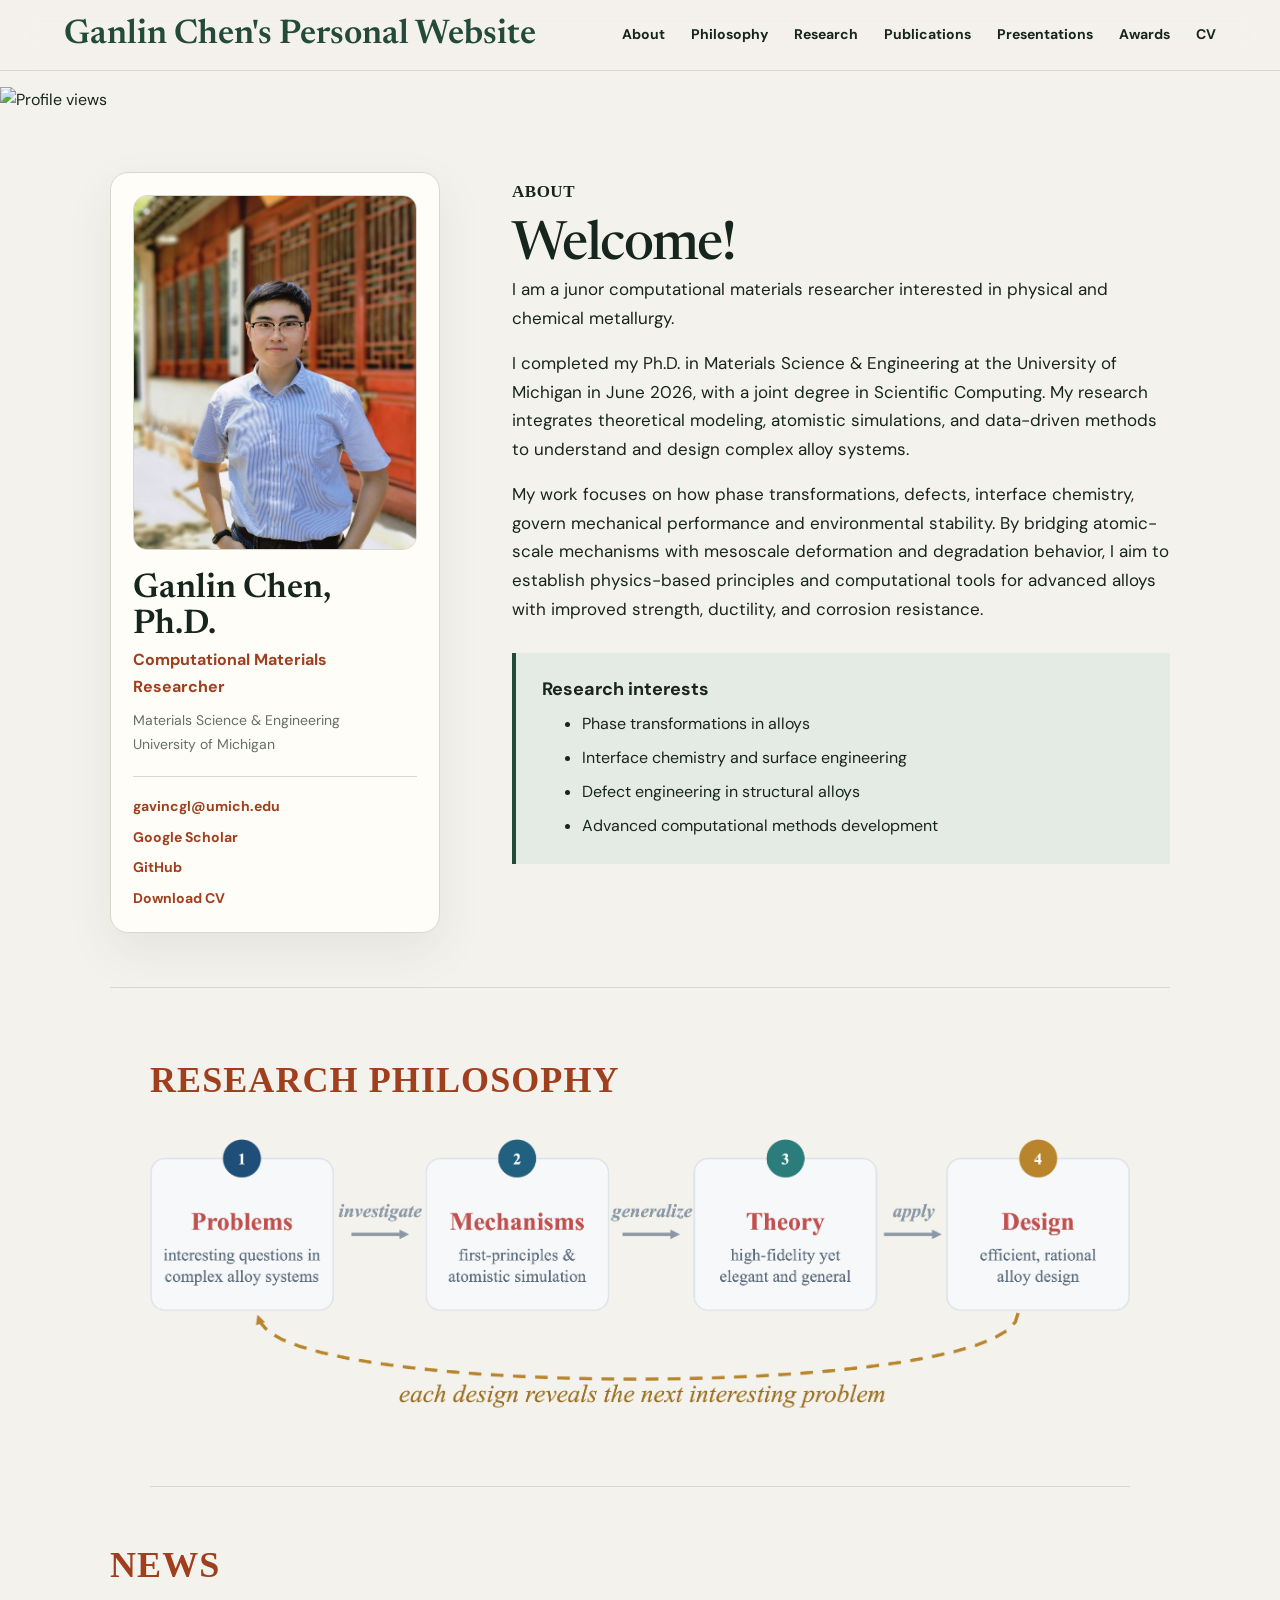
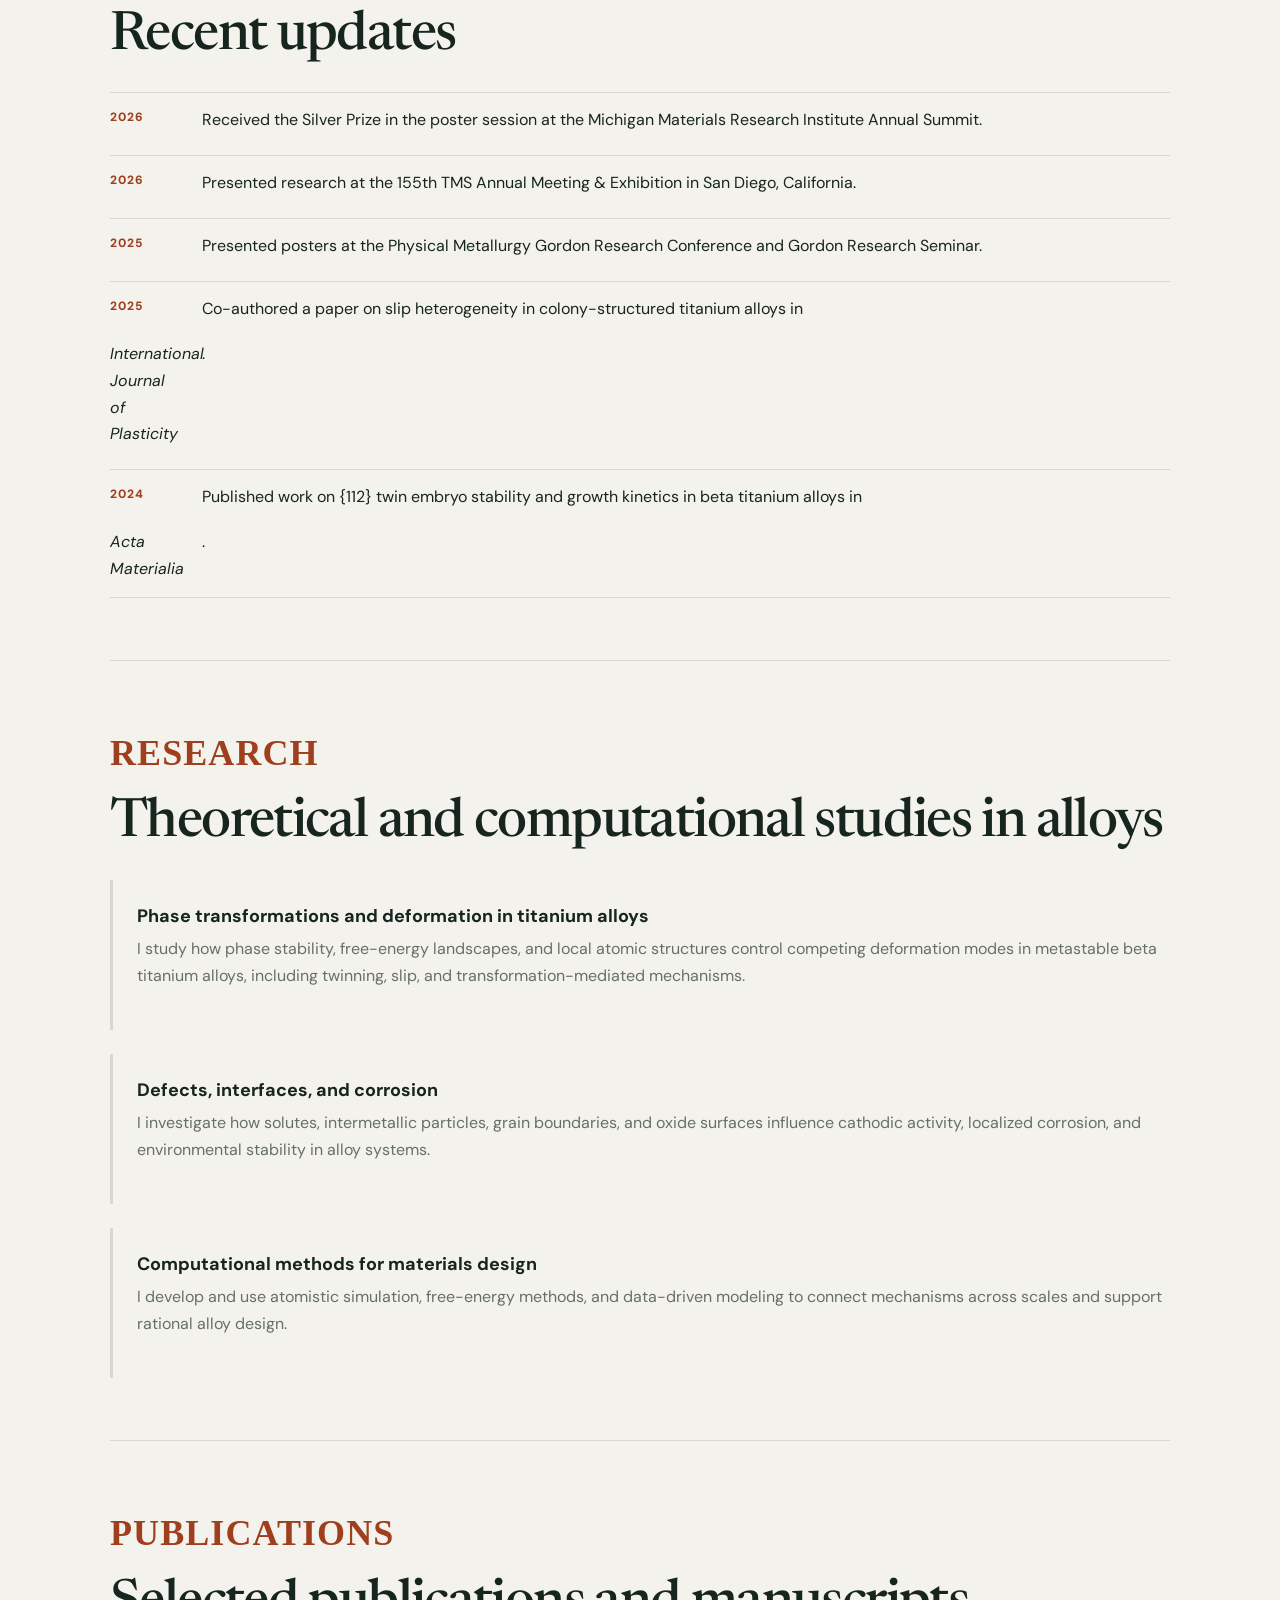
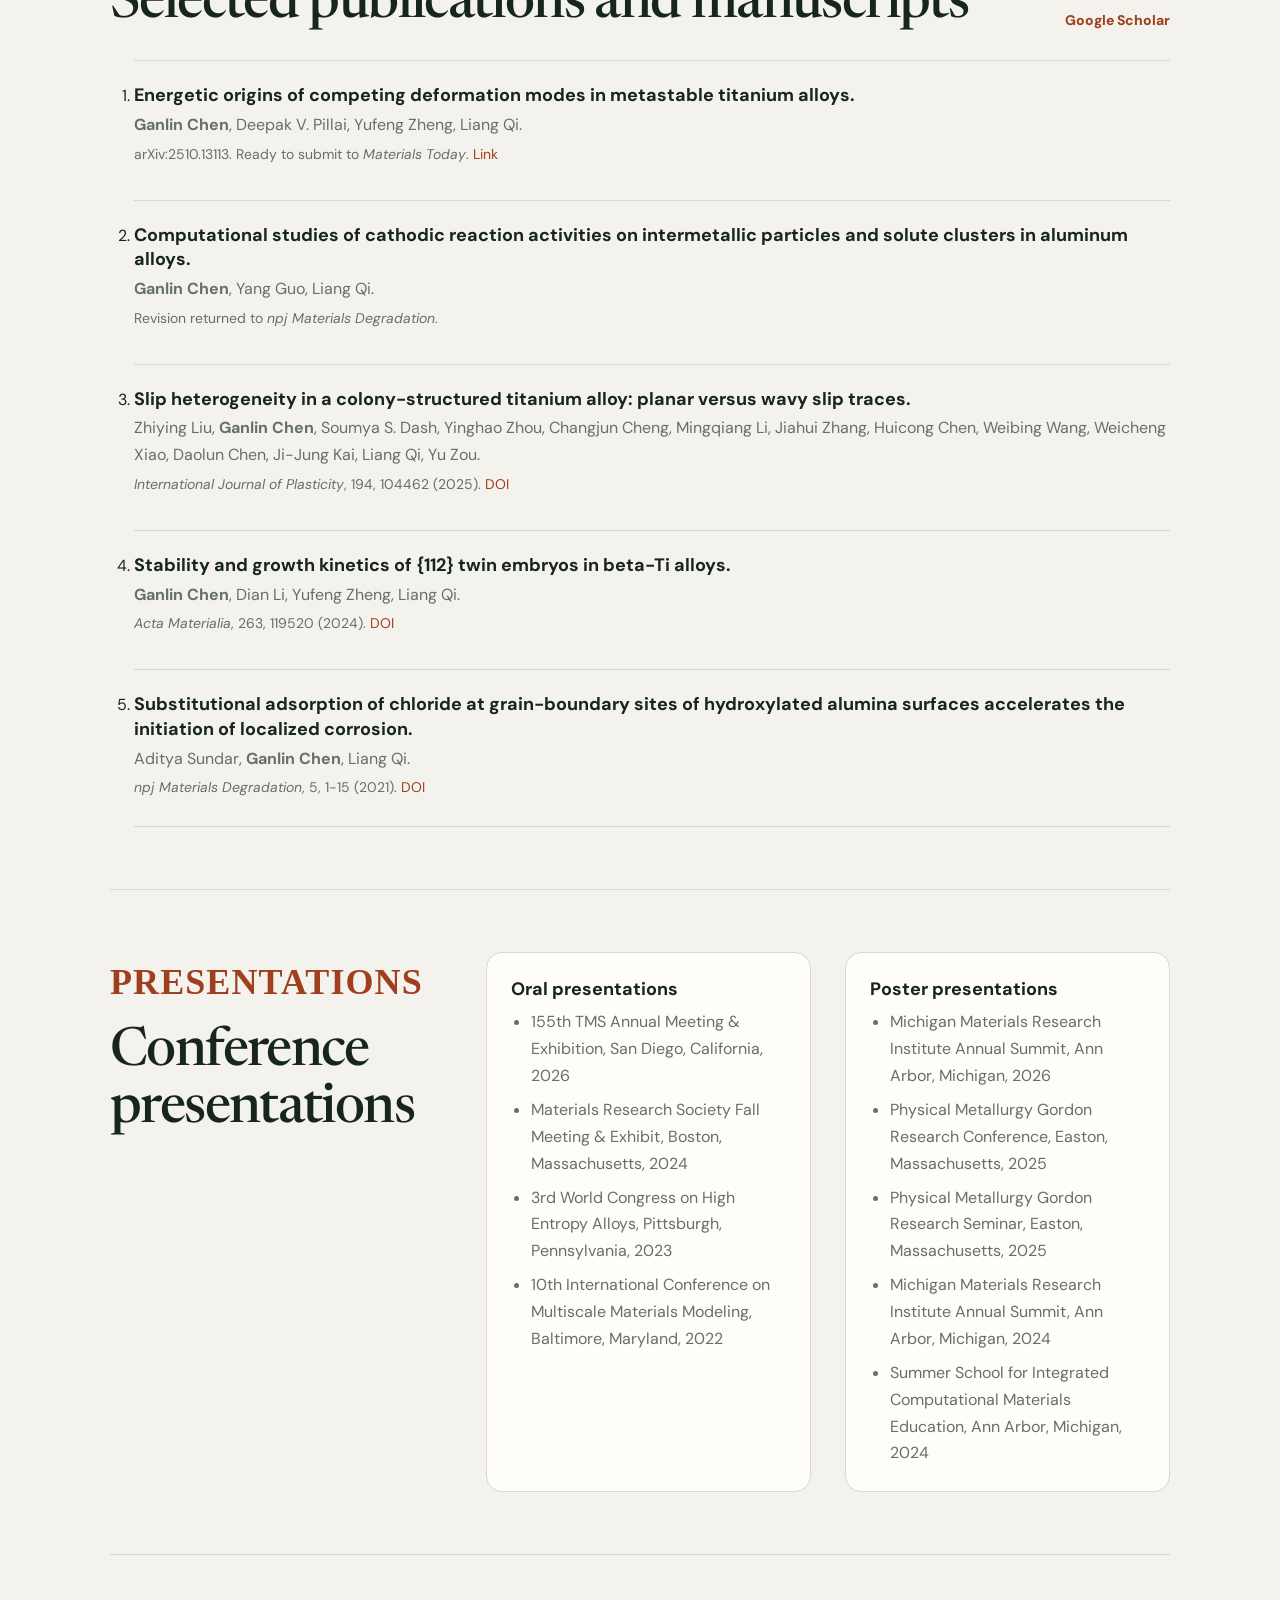
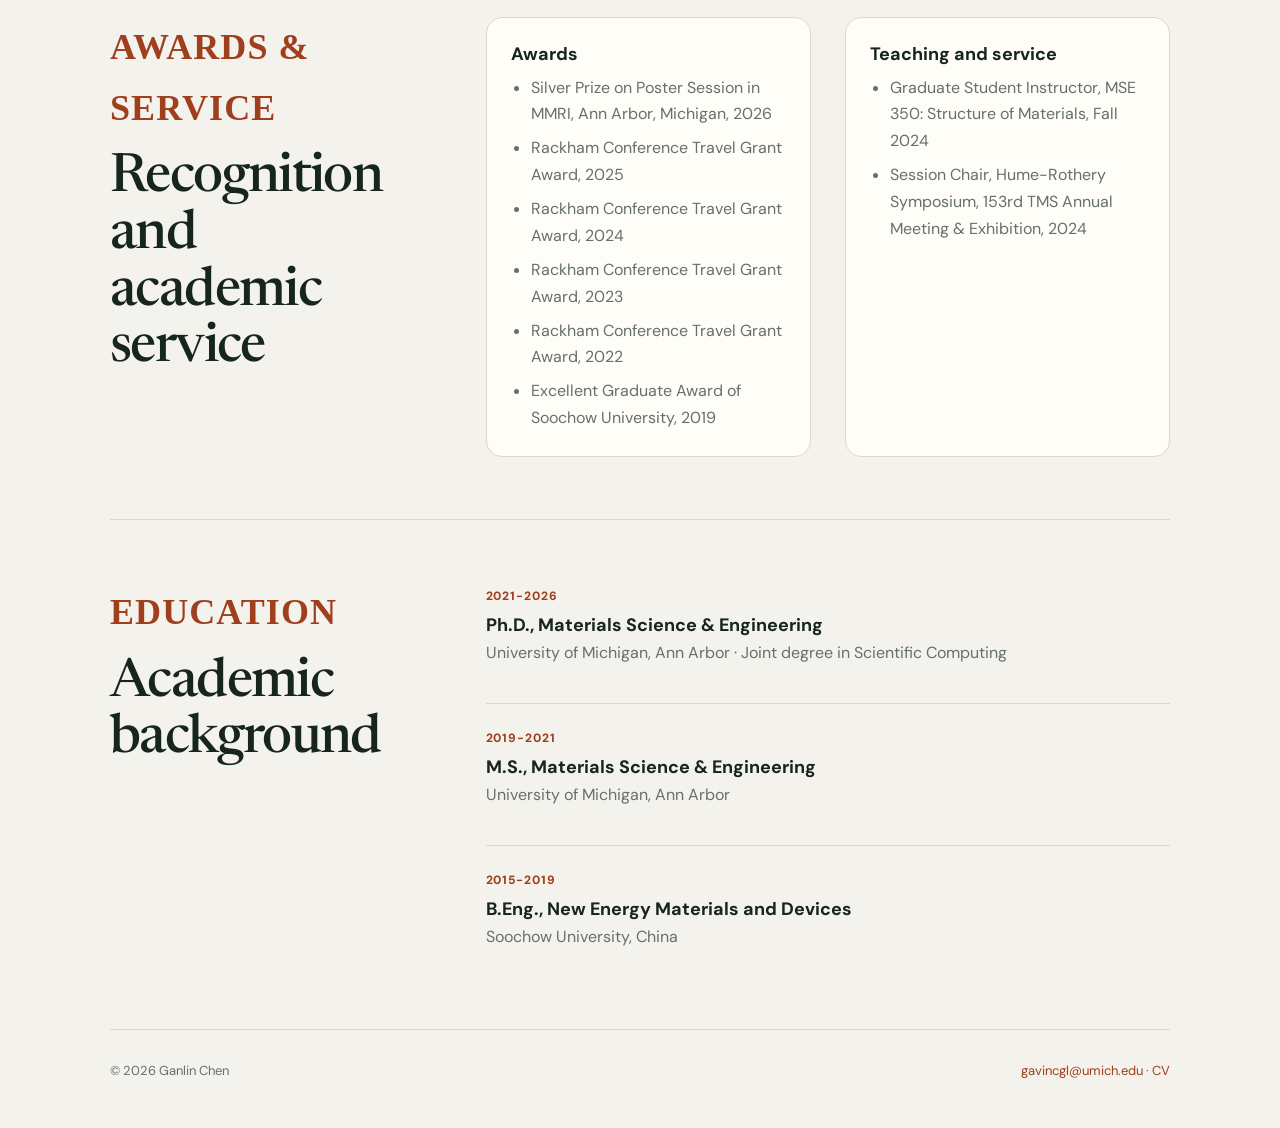
==== index.html @ bbcb2a64 "Update site title to include 'Personal Website'" ====
<!doctype html>
<html lang="en">
  <head>
    <meta charset="utf-8" />
    <meta name="viewport" content="width=device-width, initial-scale=1" />
    <meta
      name="description"
      content="Ganlin Chen, Ph.D. is a junior computational materials researcher studying physical and chemical metallurgy"
    />
    <title>Ganlin Chen | Computational Materials Science</title>
    <link rel="preconnect" href="https://fonts.googleapis.com" />
    <link rel="preconnect" href="https://fonts.gstatic.com" crossorigin />
    <link
      href="https://fonts.googleapis.com/css2?family=DM+Sans:wght@400;500;600;700&family=Newsreader:opsz,wght@6..72,500;6..72,600&display=swap"
      rel="stylesheet"
    />
    <link rel="stylesheet" href="styles.css" />
  </head>
  <body>
    <header class="site-header">
      <a class="site-title" href="#top">Ganlin Chen's Personal Website</a>
      <nav aria-label="Primary navigation">
        <a href="#about">About</a>
        <a href="#philosophy">Philosophy</a>
        <a href="#research">Research</a>
        <a href="#publications">Publications</a>
        <a href="#presentations">Presentations</a>
        <a href="#awards">Awards</a>
        <a href="CV_Ganlin_2026.pdf">CV</a>
      </nav>
    </header>
   <div class="profile-views">
     <img
       src="https://komarev.com/ghpvc/?username=GAVIN-GANLIN&label=Profile%20views&color=244a3b&style=flat"
       alt="Profile views"
     />
   </div>
    <main id="top" class="page-shell">
      <section id="about" class="intro-grid">
        <aside class="profile-card" aria-label="Profile and contact information">
          <img
            class="profile-photo"
            src="Photo_Graduation.jpeg"
            alt="Ganlin Chen"
          />
          <h1>Ganlin Chen, Ph.D.</h1>
          <p class="profile-subtitle">Computational Materials Researcher</p>
          <p class="profile-affiliation">
            Materials Science &amp; Engineering<br />
            University of Michigan
          </p>

          <div class="profile-links" aria-label="Contact links">
            <a href="mailto:gavincgl@umich.edu">gavincgl@umich.edu</a>
            <a href="https://scholar.google.com/citations?user=UNWAQRAAAAAJ">Google Scholar</a>
            <a href="https://github.com/GAVIN-GANLIN">GitHub</a>
            <a href="CV_Ganlin_2026.pdf">Download CV</a>
          </div>
        </aside>

        <section class="about-copy">
          <p class="eyebrow">About</p>
          <h2>Welcome!</h2>
          <p>
            I am a junor computational materials researcher interested in physical and chemical metallurgy.
          </p>
          <p>
            I completed my Ph.D. in Materials Science &amp; Engineering at the
            University of Michigan in June 2026, with a joint degree in
            Scientific Computing. My research integrates theoretical modeling,
            atomistic simulations, and data-driven methods to understand and
            design complex alloy systems.
          </p>
          <p>
            My work focuses on how phase transformations, defects, interface chemistry,
            govern mechanical performance and environmental stability. By bridging atomic-scale mechanisms with
            mesoscale deformation and degradation behavior, I aim to establish
            physics-based principles and computational tools for advanced
            alloys with improved strength, ductility, and corrosion resistance.
          </p>
          <div class="research-interests">
            <h3>Research interests</h3>
            <ul>
              <li>Phase transformations in alloys</li>
              <li>Interface chemistry and surface engineering</li>
              <li>Defect engineering in structural alloys</li>
              <li>Advanced computational methods development</li>
            </ul>
          </div>
        </section>
      </section>
      <section id="philosophy" class="section philosophy">
        <div class="section-heading">
          <p class="eyebrow">Research philosophy</p>
       
        </div>
        <figure class="philosophy-figure">
          <img
            src="Research_Approach_Flowchart.png"
            alt="Research philosophy flowchart: problems are investigated to reveal mechanisms, mechanisms are generalized into theory, and theory is applied to design. Each design reveals the next interesting problem."
          />
        </figure>
      </section>
      <section class="section news">
        <div class="section-heading">
          <p class="eyebrow">News</p>
          <h2>Recent updates</h2>
        </div>
        <ul class="news-list">
          <li>
            <span>2026</span>
            Received the Silver Prize in the poster session at the Michigan
            Materials Research Institute Annual Summit.
          </li>
          <li>
            <span>2026</span>
            Presented research at the 155th TMS Annual Meeting &amp; Exhibition
            in San Diego, California.
          </li>
          <li>
            <span>2025</span>
            Presented posters at the Physical Metallurgy Gordon Research
            Conference and Gordon Research Seminar.
          </li>
          <li>
            <span>2025</span>
            Co-authored a paper on slip heterogeneity in colony-structured
            titanium alloys in <em>International Journal of Plasticity</em>.
          </li>
          <li>
            <span>2024</span>
            Published work on {112} twin embryo stability and growth kinetics
            in beta titanium alloys in <em>Acta Materialia</em>.
          </li>
        </ul>
      </section>

      <section id="research" class="section">
        <div class="section-heading">
          <p class="eyebrow">Research</p>
          <h2>Theoretical and computational studies in alloys</h2>
        </div>
        <div class="content-list">
          <article>
            <h3>Phase transformations and deformation in titanium alloys</h3>
            <p>
              I study how phase stability, free-energy landscapes, and local
              atomic structures control competing deformation modes in
              metastable beta titanium alloys, including twinning, slip, and
              transformation-mediated mechanisms.
            </p>
          </article>
          <article>
            <h3>Defects, interfaces, and corrosion</h3>
            <p>
              I investigate how solutes, intermetallic particles, grain
              boundaries, and oxide surfaces influence cathodic activity,
              localized corrosion, and environmental stability in alloy
              systems.
            </p>
          </article>
          <article>
            <h3>Computational methods for materials design</h3>
            <p>
              I develop and use atomistic simulation, free-energy methods, and
              data-driven modeling to connect mechanisms across scales and
              support rational alloy design.
            </p>
          </article>
        </div>
      </section>

      <section id="publications" class="section">
        <div class="section-heading with-link">
          <div>
            <p class="eyebrow">Publications</p>
            <h2>Selected publications and manuscripts</h2>
          </div>
          <a class="section-link" href="https://scholar.google.com/citations?user=UNWAQRAAAAAJ">
            Google Scholar
          </a>
        </div>

        <ol class="publication-list">
          <li>
            <p class="pub-title">
              Energetic origins of competing deformation modes in metastable
              titanium alloys.
            </p>
            <p>
              <strong>Ganlin Chen</strong>, Deepak V. Pillai, Yufeng Zheng,
              Liang Qi.
            </p>
            <p class="venue">
              arXiv:2510.13113. Ready to submit to <em>Materials Today</em>.
              <a href="https://arxiv.org/abs/2510.13113">Link</a>
            </p>
          </li>
          <li>
            <p class="pub-title">
              Computational studies of cathodic reaction activities on
              intermetallic particles and solute clusters in aluminum alloys.
            </p>
            <p><strong>Ganlin Chen</strong>, Yang Guo, Liang Qi.</p>
            <p class="venue">
              Revision returned to <em>npj Materials Degradation</em>.
            </p>
          </li>
          <li>
            <p class="pub-title">
              Slip heterogeneity in a colony-structured titanium alloy:
              planar versus wavy slip traces.
            </p>
            <p>
              Zhiying Liu, <strong>Ganlin Chen</strong>, Soumya S. Dash,
              Yinghao Zhou, Changjun Cheng, Mingqiang Li, Jiahui Zhang,
              Huicong Chen, Weibing Wang, Weicheng Xiao, Daolun Chen,
              Ji-Jung Kai, Liang Qi, Yu Zou.
            </p>
            <p class="venue">
              <em>International Journal of Plasticity</em>, 194, 104462
              (2025). <a href="https://doi.org/10.1016/j.ijplas.2025.104462">DOI</a>
            </p>
          </li>
          <li>
            <p class="pub-title">
              Stability and growth kinetics of {112} twin embryos in beta-Ti
              alloys.
            </p>
            <p><strong>Ganlin Chen</strong>, Dian Li, Yufeng Zheng, Liang Qi.</p>
            <p class="venue">
              <em>Acta Materialia</em>, 263, 119520 (2024).
              <a href="https://doi.org/10.1016/j.actamat.2023.119520">DOI</a>
            </p>
          </li>
          <li>
            <p class="pub-title">
              Substitutional adsorption of chloride at grain-boundary sites of
              hydroxylated alumina surfaces accelerates the initiation of
              localized corrosion.
            </p>
            <p>Aditya Sundar, <strong>Ganlin Chen</strong>, Liang Qi.</p>
            <p class="venue">
              <em>npj Materials Degradation</em>, 5, 1-15 (2021).
              <a href="https://doi.org/10.1038/s41529-021-00161-w">DOI</a>
            </p>
          </li>
        </ol>
      </section>

      <section id="presentations" class="section two-column-section">
        <div class="section-heading">
          <p class="eyebrow">Presentations</p>
          <h2>Conference presentations</h2>
        </div>
        <div class="columns">
          <article>
            <h3>Oral presentations</h3>
            <ul>
              <li>155th TMS Annual Meeting &amp; Exhibition, San Diego, California, 2026</li>
              <li>Materials Research Society Fall Meeting &amp; Exhibit, Boston, Massachusetts, 2024</li>
              <li>3rd World Congress on High Entropy Alloys, Pittsburgh, Pennsylvania, 2023</li>
              <li>10th International Conference on Multiscale Materials Modeling, Baltimore, Maryland, 2022</li>
            </ul>
          </article>
          <article>
            <h3>Poster presentations</h3>
            <ul>
              <li>Michigan Materials Research Institute Annual Summit, Ann Arbor, Michigan, 2026</li>
              <li>Physical Metallurgy Gordon Research Conference, Easton, Massachusetts, 2025</li>
              <li>Physical Metallurgy Gordon Research Seminar, Easton, Massachusetts, 2025</li>
              <li>Michigan Materials Research Institute Annual Summit, Ann Arbor, Michigan, 2024</li>
              <li>Summer School for Integrated Computational Materials Education, Ann Arbor, Michigan, 2024</li>
            </ul>
          </article>
        </div>
      </section>

      <section id="awards" class="section two-column-section">
        <div class="section-heading">
          <p class="eyebrow">Awards &amp; service</p>
          <h2>Recognition and academic service</h2>
        </div>
        <div class="columns">
          <article>
            <h3>Awards</h3>
            <ul>
              <li>Silver Prize on Poster Session in MMRI, Ann Arbor, Michigan, 2026</li>
              <li>Rackham Conference Travel Grant Award, 2025</li>
              <li>Rackham Conference Travel Grant Award, 2024</li>
              <li>Rackham Conference Travel Grant Award, 2023</li>
              <li>Rackham Conference Travel Grant Award, 2022</li>
              <li>Excellent Graduate Award of Soochow University, 2019</li>
            </ul>
          </article>
          <article>
            <h3>Teaching and service</h3>
            <ul>
              <li>Graduate Student Instructor, MSE 350: Structure of Materials, Fall 2024</li>
              <li>Session Chair, Hume-Rothery Symposium, 153rd TMS Annual Meeting &amp; Exhibition, 2024</li>
            </ul>
          </article>
        </div>
      </section>

      <section id="education" class="section two-column-section">
        <div class="section-heading">
          <p class="eyebrow">Education</p>
          <h2>Academic background</h2>
        </div>
        <div class="education-list">
          <article>
            <span>2021-2026</span>
            <h3>Ph.D., Materials Science &amp; Engineering</h3>
            <p>University of Michigan, Ann Arbor · Joint degree in Scientific Computing</p>
          </article>
          <article>
            <span>2019-2021</span>
            <h3>M.S., Materials Science &amp; Engineering</h3>
            <p>University of Michigan, Ann Arbor</p>
          </article>
          <article>
            <span>2015-2019</span>
            <h3>B.Eng., New Energy Materials and Devices</h3>
            <p>Soochow University, China</p>
          </article>
        </div>
      </section>
    </main>

    <footer>
      <p>© <span id="year"></span> Ganlin Chen</p>
      <p>
        <a href="mailto:gavincgl@umich.edu">gavincgl@umich.edu</a>
        <span aria-hidden="true"> · </span>
        <a href="CV_Ganlin_2026.pdf">CV</a>
      </p>
    </footer>

    <script>
      document.getElementById("year").textContent = new Date().getFullYear();
    </script>
  </body>
</html>
---- styles.css ----
:root {
  --ink: #17251f;
  --muted: #657069;
  --paper: #f4f2ec;
  --surface: #fffdf8;
  --accent: #c95c31;
  --accent-dark: #9f3f1e;
  --green: #244a3b;
  --line: #d9d7ce;
  --soft-green: #e4ebe4;
  --serif: "Newsreader", Georgia, serif;
  --sans: "DM Sans", system-ui, -apple-system, BlinkMacSystemFont, "Segoe UI", sans-serif;
}

* {
  box-sizing: border-box;
}

html {
  scroll-behavior: smooth;
}

body {
  margin: 0;
  color: var(--ink);
  background: var(--paper);
  font-family: var(--sans);
  font-size: 16px;
  line-height: 1.68;
}

a {
  color: var(--accent-dark);
  text-decoration: none;
}

a:hover {
  text-decoration: underline;
}

.site-header {
  position: sticky;
  top: 0;
  z-index: 10;
  display: flex;
  align-items: center;
  justify-content: space-between;
  gap: 24px;
  padding: 18px clamp(22px, 5vw, 64px);
  border-bottom: 1px solid rgba(23, 37, 31, 0.12);
  background: rgba(244, 242, 236, 0.93);
  backdrop-filter: blur(16px);
}

.site-title {
  color: var(--green);
  font-family: var(--serif);
  font-size: clamp(25px, 3vw, 34px);
  font-weight: 600;
  line-height: 1;
}

.site-title:hover {
  text-decoration: none;
}

nav {
  display: flex;
  flex-wrap: wrap;
  justify-content: flex-end;
  gap: 16px 26px;
  font-size: 14px;
  font-weight: 700;
}

nav a {
  color: var(--ink);
}

nav a:hover {
  color: var(--accent-dark);
}

.page-shell,
footer {
  width: min(1060px, calc(100% - 42px));
  margin-inline: auto;
}

.intro-grid {
  display: grid;
  grid-template-columns: minmax(260px, 330px) minmax(0, 1fr);
  gap: clamp(34px, 6vw, 72px);
  align-items: start;
  padding: 58px 0 54px;
  border-bottom: 1px solid var(--line);
}

.profile-card {
  position: sticky;
  top: 96px;
  padding: 22px;
  border: 1px solid var(--line);
  border-radius: 18px;
  background: var(--surface);
  box-shadow: 0 18px 48px rgba(50, 58, 52, 0.08);
}

.profile-photo {
  display: block;
  width: 100%;
  aspect-ratio: 4 / 5;
  object-fit: cover;
  object-position: 90% 10%;
  border-radius: 14px;
  border: 1px solid var(--line);
}

h1,
h2,
h3 {
  color: var(--ink);
}

h1 {
  margin: 22px 0 4px;
  font-family: var(--serif);
  font-size: 34px;
  font-weight: 600;
  line-height: 1.05;
}

h2 {
  margin: 0;
  font-family: var(--serif);
  font-size: clamp(34px, 5vw, 54px);
  font-weight: 500;
  line-height: 1.05;
  letter-spacing: -0.03em;
}

h3 {
  margin: 0 0 8px;
  font-size: 18px;
  line-height: 1.35;
}

p {
  margin-top: 0;
}

.profile-subtitle {
  margin-bottom: 8px;
  color: var(--accent-dark);
  font-weight: 700;
}

.profile-affiliation {
  margin-bottom: 20px;
  color: var(--muted);
  font-size: 14px;
}

.profile-links {
  display: grid;
  gap: 7px;
  padding-top: 18px;
  border-top: 1px solid var(--line);
  font-size: 14px;
  font-weight: 700;
}

.about-copy {
  padding-top: 6px;
}

.about-copy > p {
  max-width: 700px;
  color: var(--ink);
  font-size: 17px;
}

.eyebrow {
  margin: 0 0 12px;
  color: var(--accent-dark);
  font-size: 36px;
  font-weight: 800;
  font-family: "Times New Roman", Times, serif;
  letter-spacing: 0.03em;
  text-transform: uppercase;
}

.research-interests {
  max-width: 700px;
  margin-top: 30px;
  padding: 24px 26px;
  border-left: 4px solid var(--green);
  background: var(--soft-green);
}

.research-interests h3 {
  margin-bottom: 10px;
}

ul,
ol {
  margin: 0;
}

li + li {
  margin-top: 7px;
}

.section {
  padding: 62px 0;
  border-bottom: 1px solid var(--line);
  scroll-margin-top: 92px;
}

.section-heading {
  margin-bottom: 28px;
}

.section-heading.with-link {
  display: flex;
  justify-content: space-between;
  gap: 24px;
  align-items: end;
}

.section-link {
  flex: none;
  font-size: 14px;
  font-weight: 800;
}

.news {
  padding-top: 48px;
}

.news-list {
  padding: 0;
  list-style: none;
}

.news-list li {
  display: grid;
  grid-template-columns: 74px minmax(0, 1fr);
  gap: 18px;
  padding: 14px 0;
  border-top: 1px solid var(--line);
}

.news-list li:last-child {
  border-bottom: 1px solid var(--line);
}

.news-list span,
.education-list span {
  color: var(--accent-dark);
  font-size: 12px;
  font-weight: 800;
  letter-spacing: 0.08em;
  text-transform: uppercase;
}

.content-list {
  display: grid;
  gap: 24px;
}

.content-list article {
  padding: 24px 0 24px 24px;
  border-left: 3px solid var(--line);
}

.content-list article:hover {
  border-left-color: var(--green);
}

.content-list p,
.publication-list p,
.columns p,
.education-list p {
  color: var(--muted);
}

.publication-list {
  padding-left: 24px;
}

.publication-list li {
  padding: 22px 0;
  border-top: 1px solid var(--line);
}

.publication-list li:last-child {
  border-bottom: 1px solid var(--line);
}

.publication-list p {
  margin-bottom: 4px;
}

.pub-title {
  color: var(--ink) !important;
  font-size: 18px;
  font-weight: 700;
  line-height: 1.38;
}

.venue {
  font-size: 14px;
}

.two-column-section {
  display: grid;
  grid-template-columns: minmax(230px, 0.62fr) minmax(0, 1.38fr);
  gap: clamp(32px, 6vw, 68px);
}

.columns {
  display: grid;
  grid-template-columns: repeat(2, minmax(0, 1fr));
  gap: 34px;
}

.columns article {
  padding: 24px;
  border: 1px solid var(--line);
  border-radius: 16px;
  background: var(--surface);
}

.columns ul {
  padding-left: 20px;
  color: var(--muted);
}

.education-list {
  display: grid;
  gap: 20px;
}

.education-list article {
  padding-bottom: 20px;
  border-bottom: 1px solid var(--line);
}

.education-list article:last-child {
  padding-bottom: 0;
  border-bottom: 0;
}

.education-list h3 {
  margin-top: 4px;
  margin-bottom: 3px;
}

footer {
  display: flex;
  justify-content: space-between;
  gap: 18px;
  padding: 30px 0 46px;
  color: var(--muted);
  font-size: 13px;
}

footer p {
  margin: 0;
}

@media (max-width: 860px) {
  .site-header {
    align-items: flex-start;
    flex-direction: column;
  }

  nav {
    justify-content: flex-start;
  }

  .intro-grid,
  .two-column-section {
    grid-template-columns: 1fr;
  }

  .profile-card {
    position: static;
    max-width: 420px;
  }

  .columns {
    grid-template-columns: 1fr;
  }
}

@media (max-width: 560px) {
  body {
    font-size: 15px;
  }

  .page-shell,
  footer {
    width: min(100% - 30px, 1060px);
  }

  .site-header {
    padding: 15px;
  }

  nav {
    gap: 10px 16px;
    font-size: 13px;
  }

  .intro-grid {
    padding-top: 34px;
  }

  .profile-card {
    padding: 16px;
  }

  .section {
    padding: 46px 0;
  }

  .section-heading.with-link {
    display: block;
  }

  .section-link {
    display: inline-block;
    margin-top: 12px;
  }

  .news-list li {
    grid-template-columns: 1fr;
    gap: 2px;
  }

  .research-interests {
    padding: 20px;
  }

  footer {
    flex-direction: column;
  }
}

@media (prefers-reduced-motion: reduce) {
  html {
    scroll-behavior: auto;
  }
}
/* Smaller research philosophy figure */
.philosophy {
  width: min(980px, calc(100vw - 48px));
  max-width: none;
  margin-left: 50%;
  transform: translateX(-50%);
}

.philosophy-figure {
  width: 100%;
  max-width: 100%;
  margin: 0;
  padding: 0;
  border: none;
  border-radius: 0;
  background: var(--paper);
  box-shadow: none;
}

.philosophy-figure img {
  display: block;
  width: 100%;
  height: auto;
  max-height: none;
  object-fit: contain;
  border-radius: 0;
}
.profile-views {
  margin-top: 16px;
}
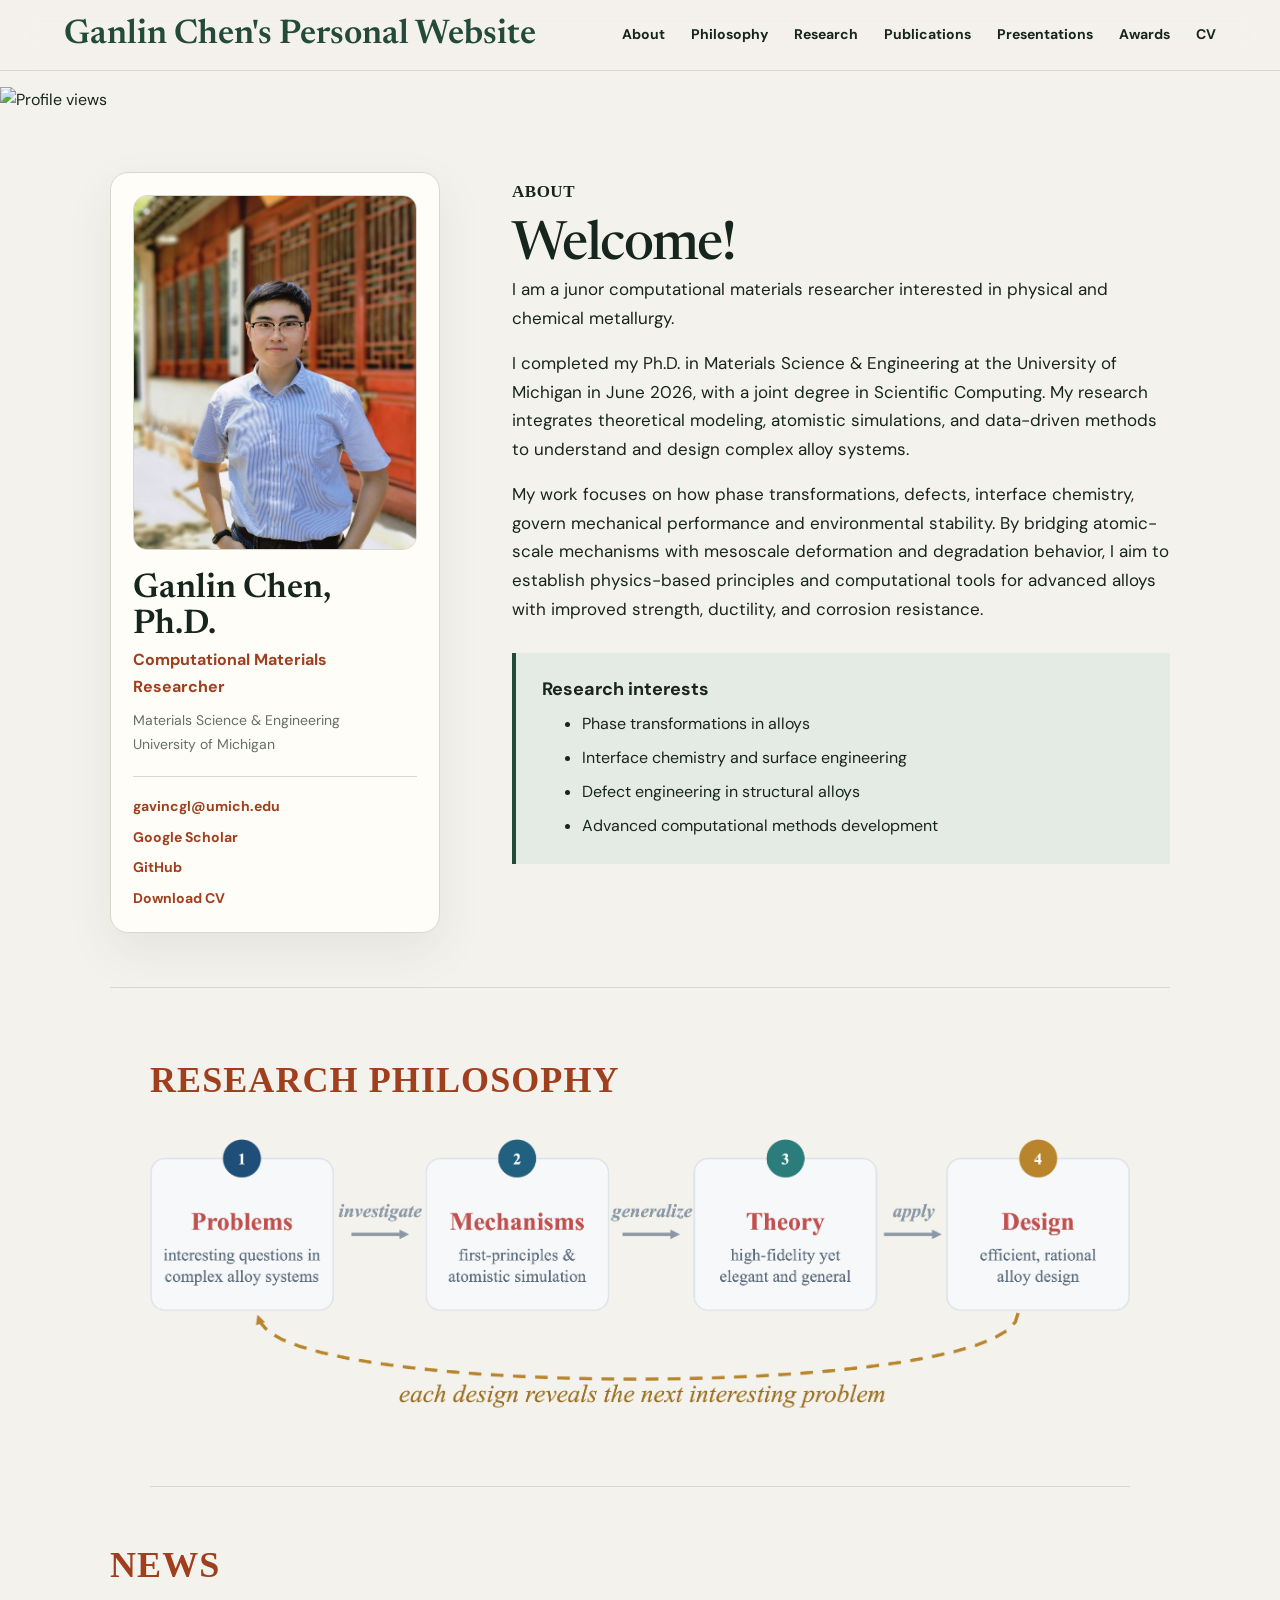
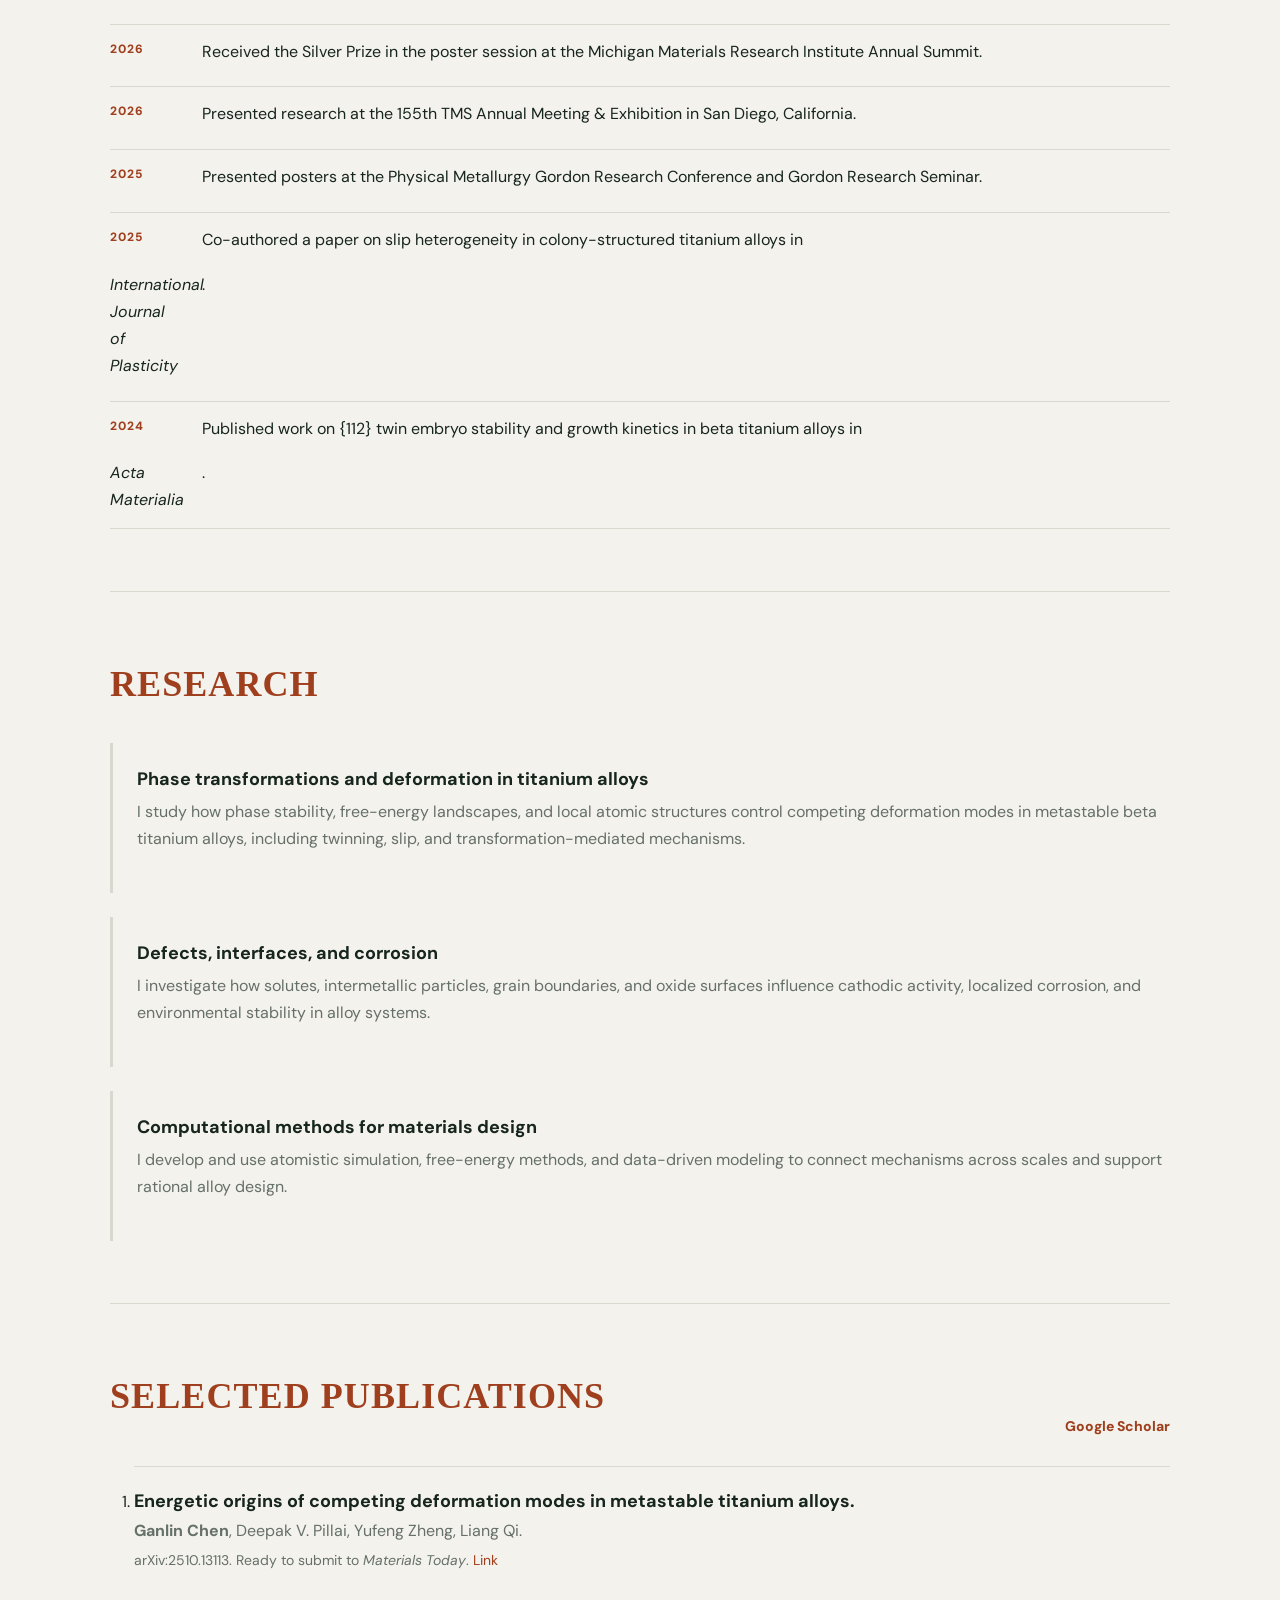
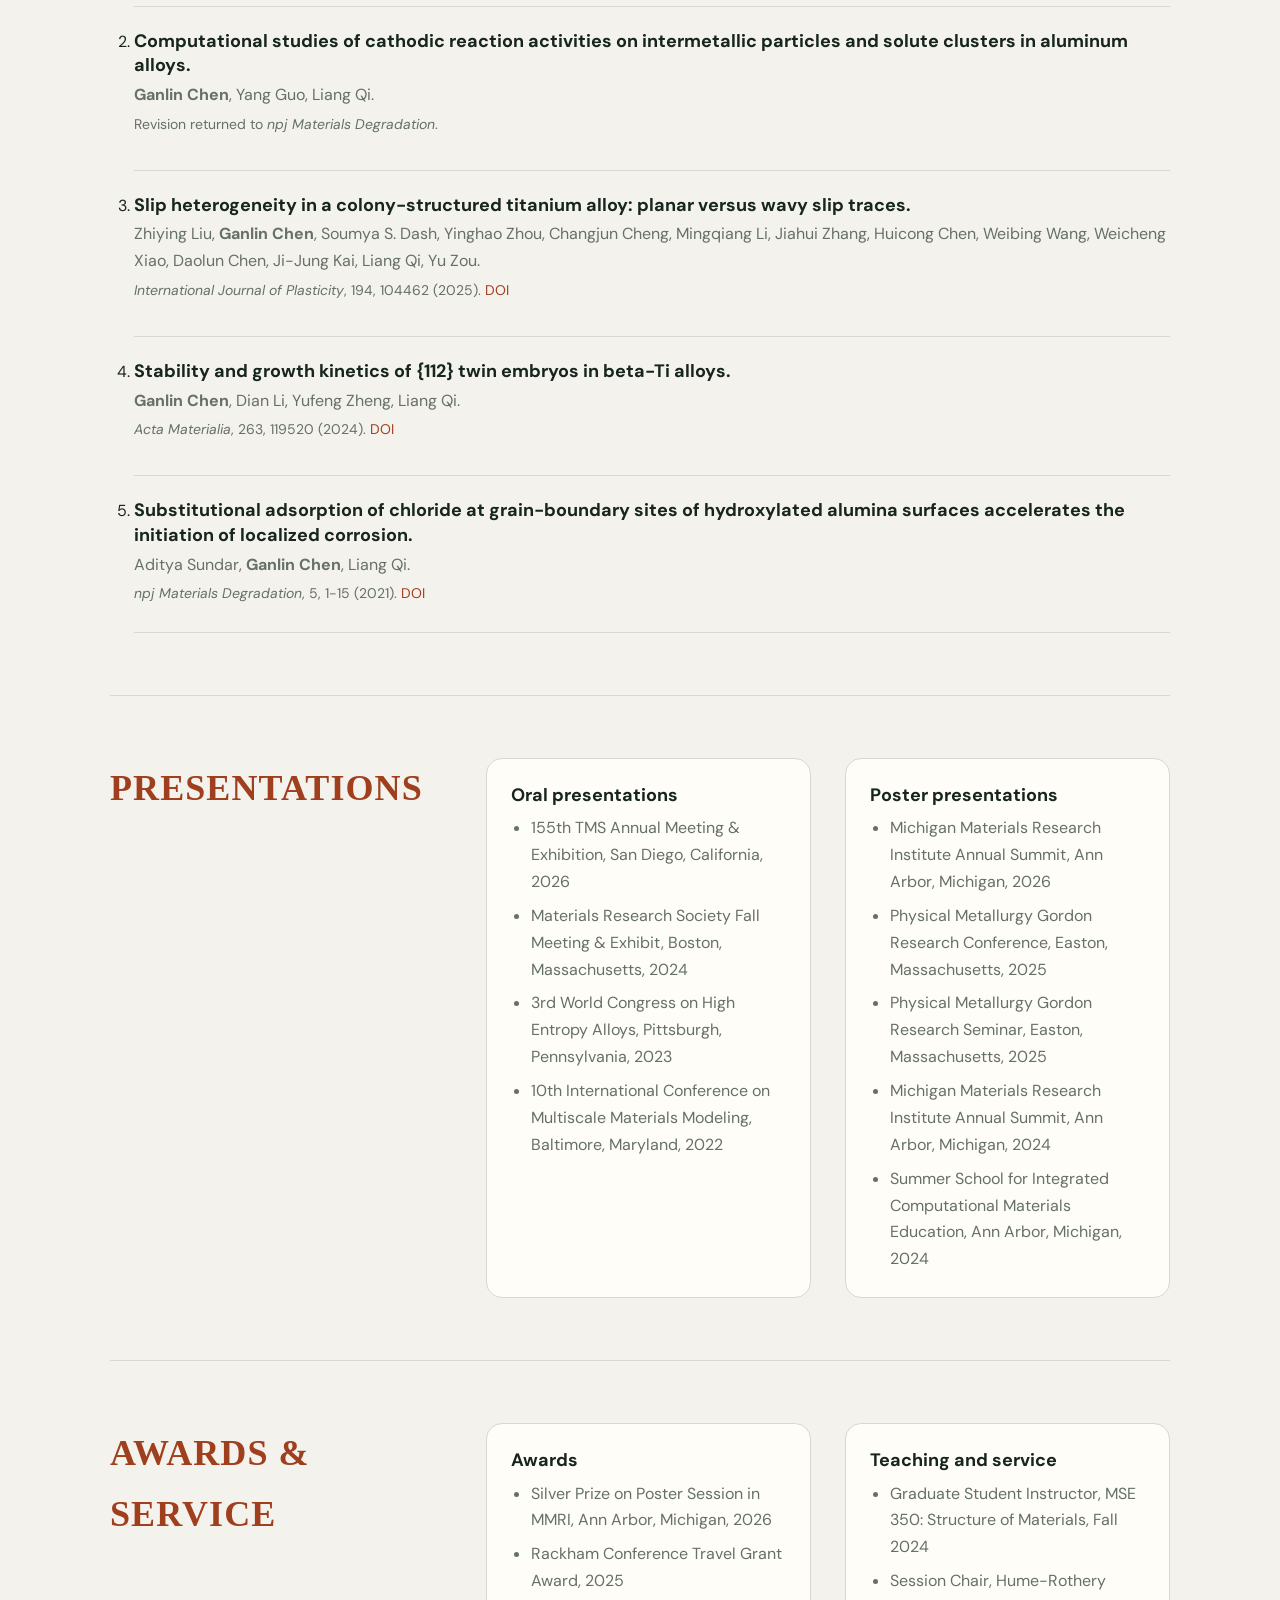
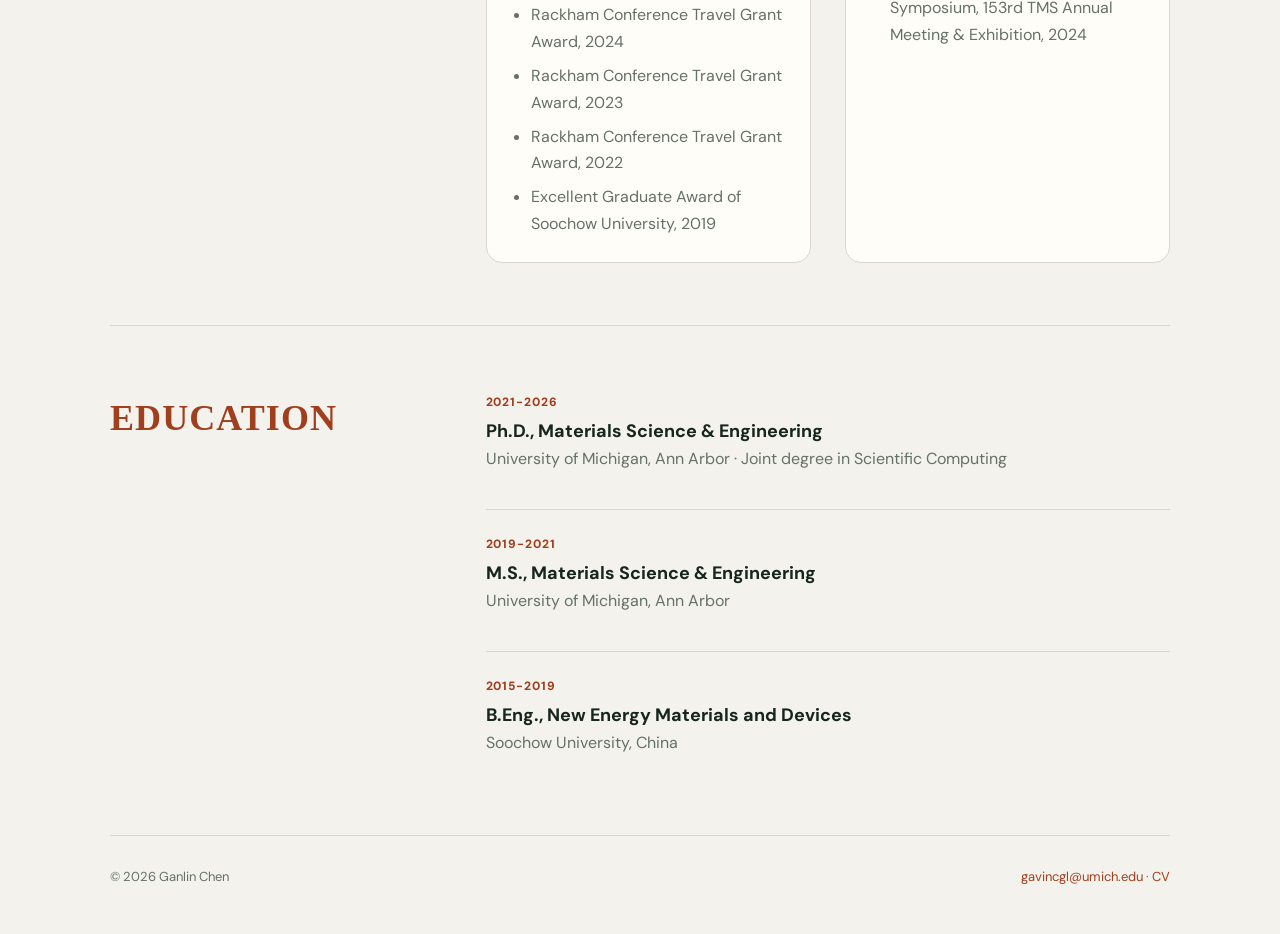
==== commit 28632c68: "Remove headings from various sections in index.html" ====
--- a/index.html
+++ b/index.html
@@ -104,7 +104,7 @@
       <section class="section news">
         <div class="section-heading">
           <p class="eyebrow">News</p>
-          <h2>Recent updates</h2>
+      
         </div>
         <ul class="news-list">
           <li>
@@ -138,7 +138,7 @@
       <section id="research" class="section">
         <div class="section-heading">
           <p class="eyebrow">Research</p>
-          <h2>Theoretical and computational studies in alloys</h2>
+          
         </div>
         <div class="content-list">
           <article>
@@ -173,8 +173,8 @@
       <section id="publications" class="section">
         <div class="section-heading with-link">
           <div>
-            <p class="eyebrow">Publications</p>
-            <h2>Selected publications and manuscripts</h2>
+            <p class="eyebrow">Selected Publications</p>
+            
           </div>
           <a class="section-link" href="https://scholar.google.com/citations?user=UNWAQRAAAAAJ">
             Google Scholar
@@ -251,7 +251,7 @@
       <section id="presentations" class="section two-column-section">
         <div class="section-heading">
           <p class="eyebrow">Presentations</p>
-          <h2>Conference presentations</h2>
+        
         </div>
         <div class="columns">
           <article>
@@ -279,7 +279,7 @@
       <section id="awards" class="section two-column-section">
         <div class="section-heading">
           <p class="eyebrow">Awards &amp; service</p>
-          <h2>Recognition and academic service</h2>
+         
         </div>
         <div class="columns">
           <article>
@@ -306,7 +306,7 @@
       <section id="education" class="section two-column-section">
         <div class="section-heading">
           <p class="eyebrow">Education</p>
-          <h2>Academic background</h2>
+       
         </div>
         <div class="education-list">
           <article>
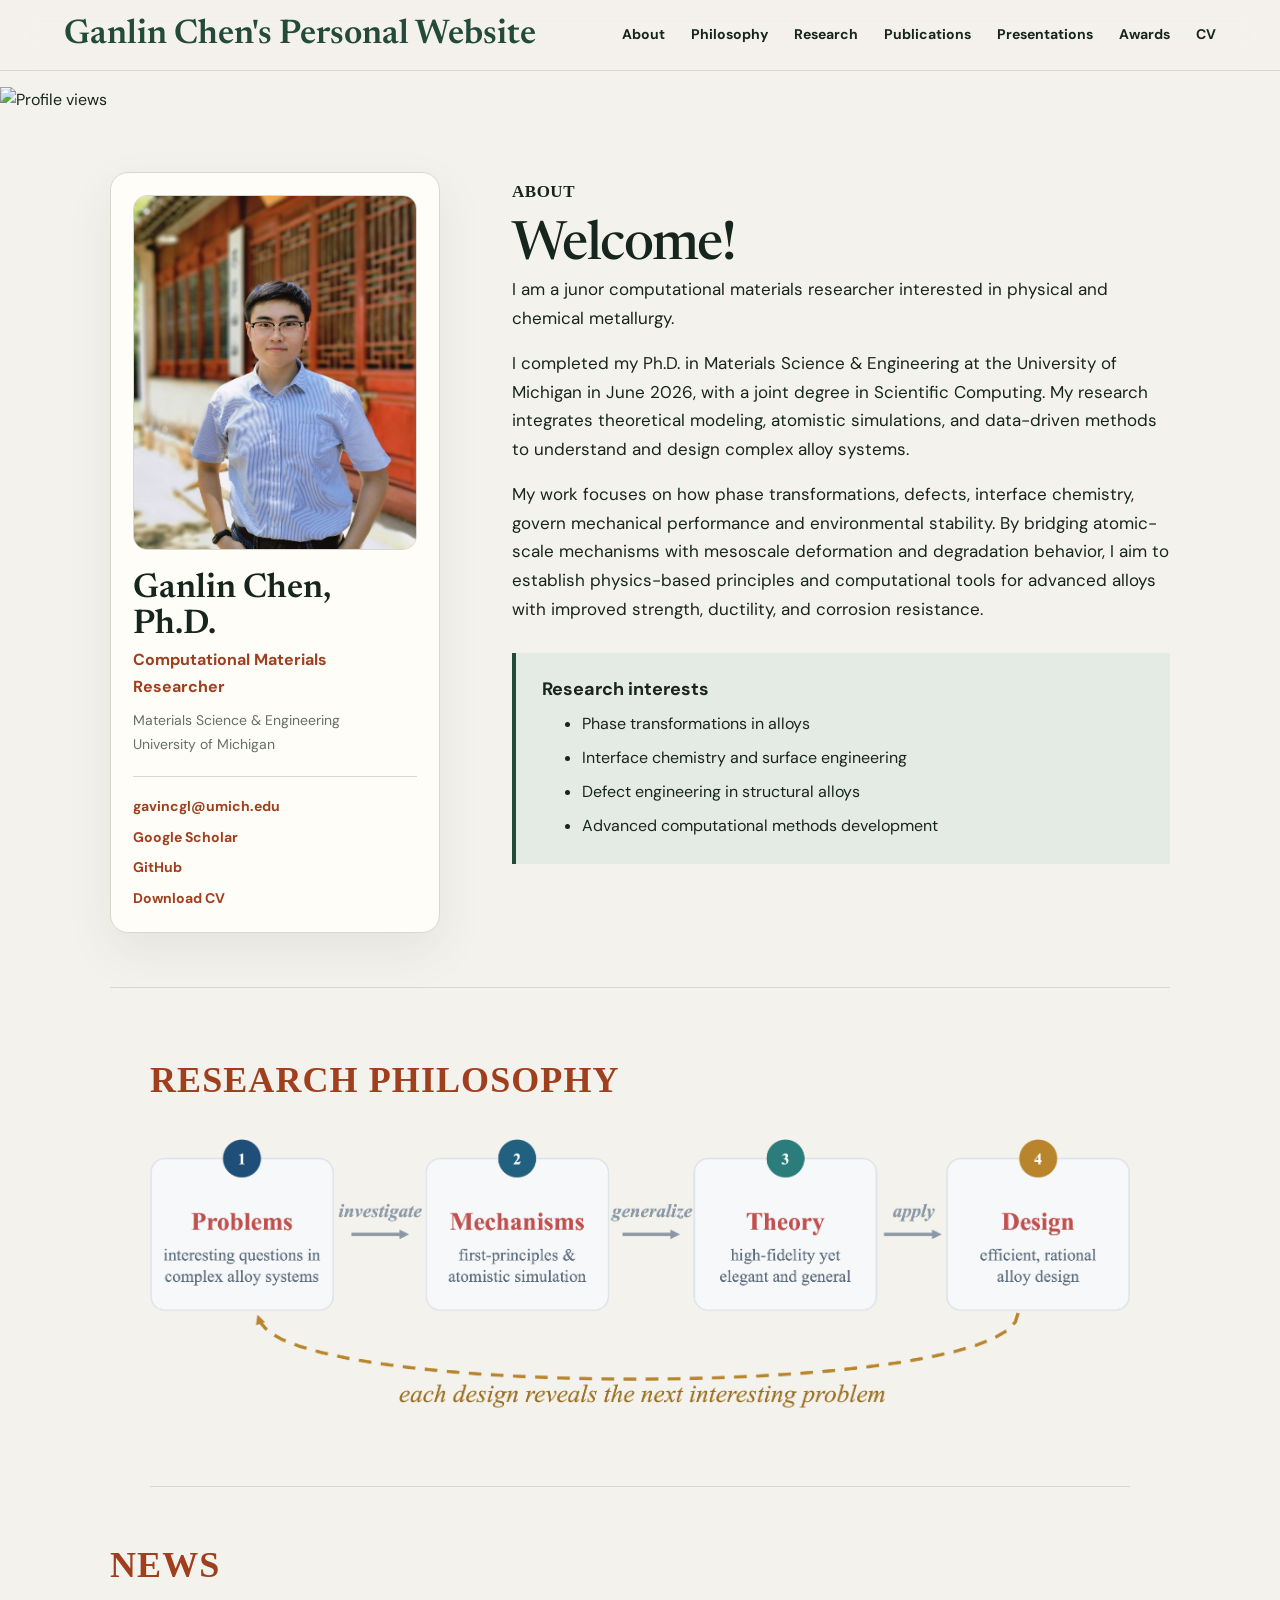
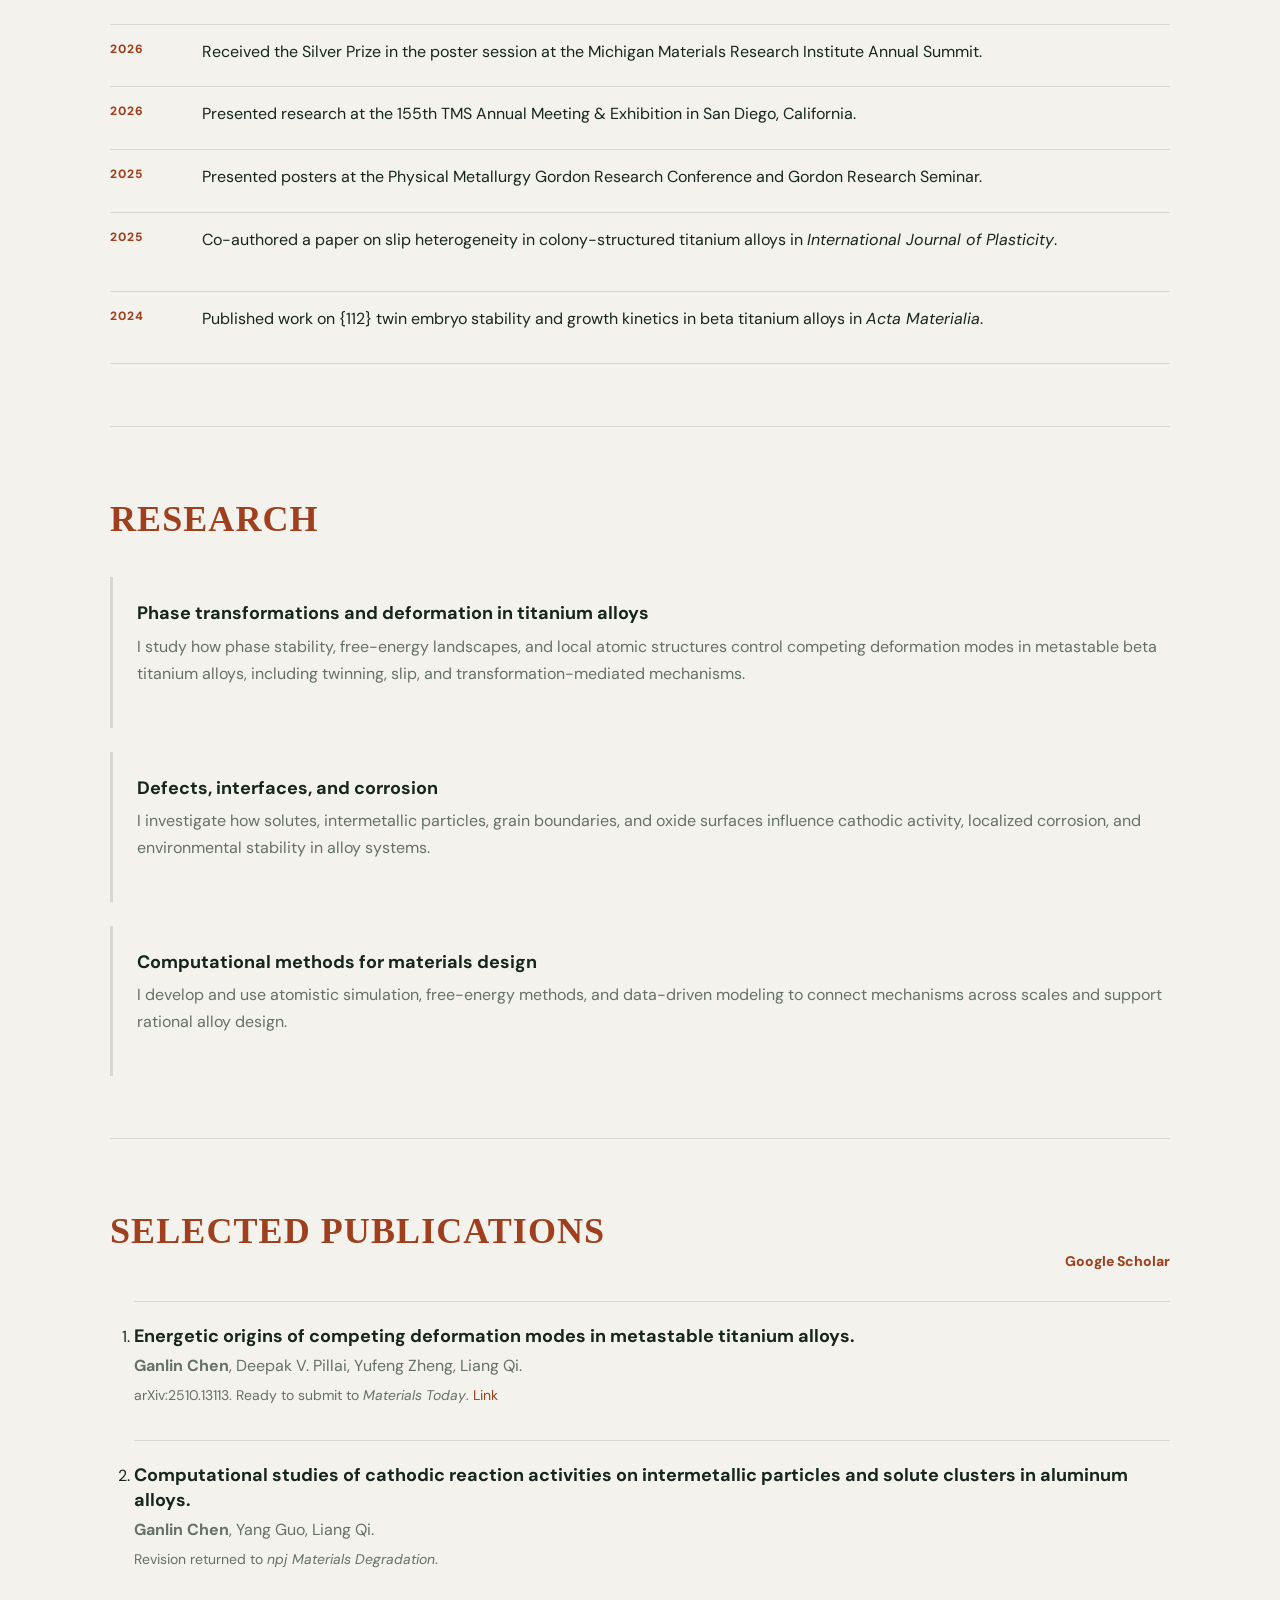
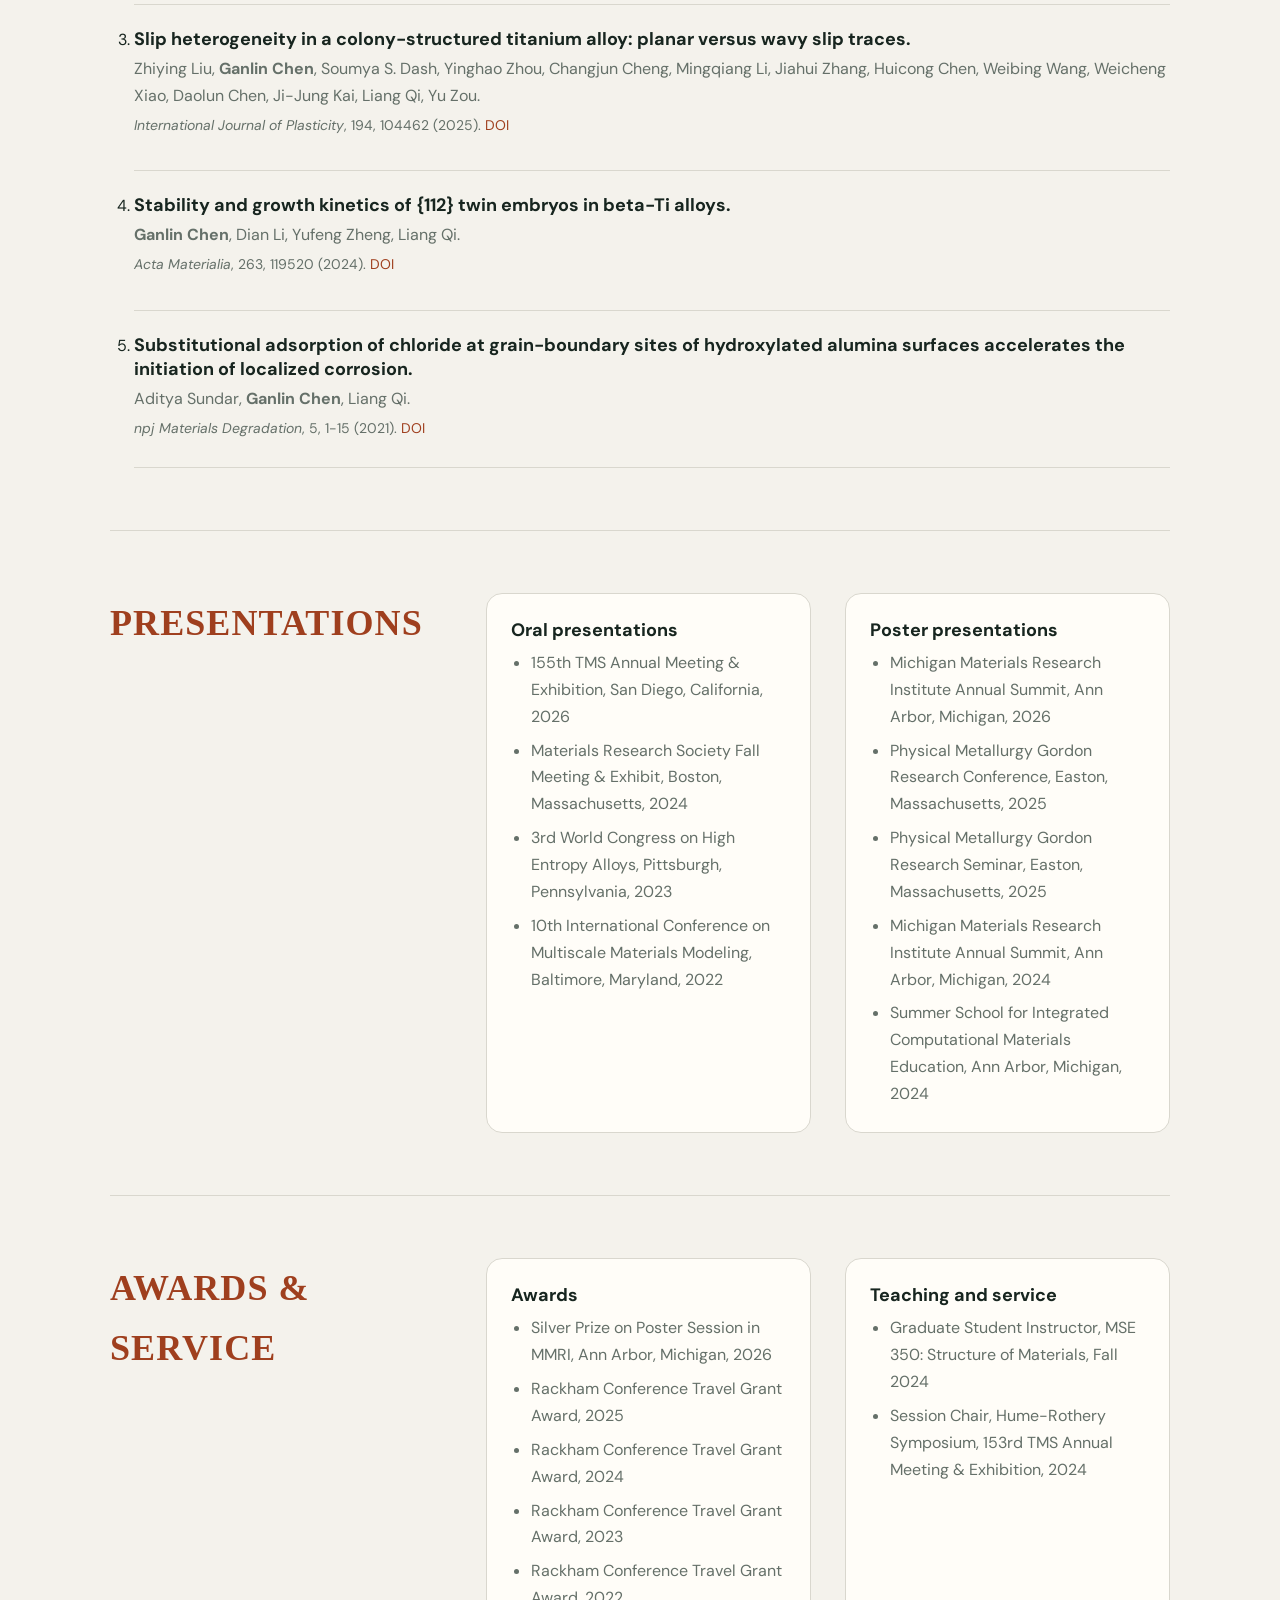
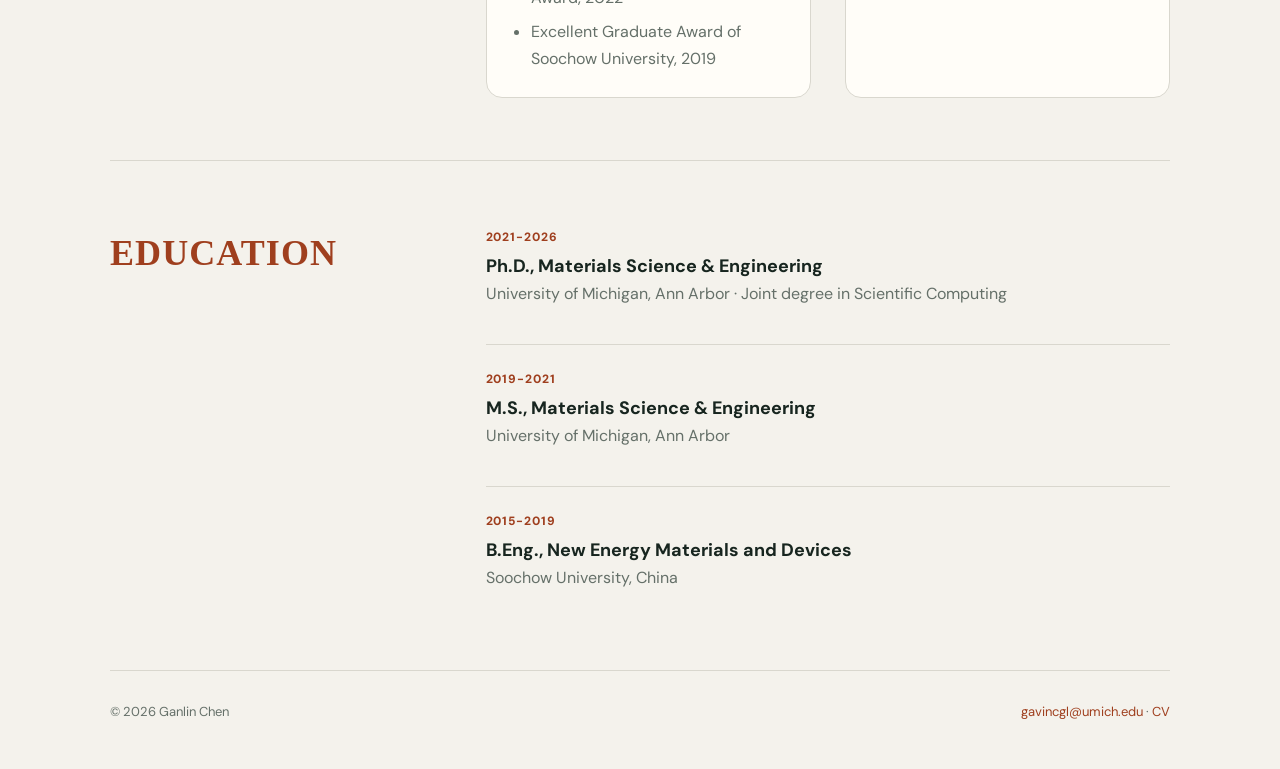
==== commit 6ae5ba7b: "Update index.html with new publication entries Added publication details for 2025 and 2024." ====
--- a/index.html
+++ b/index.html
@@ -124,13 +124,17 @@
           </li>
           <li>
             <span>2025</span>
+            <p>
             Co-authored a paper on slip heterogeneity in colony-structured
             titanium alloys in <em>International Journal of Plasticity</em>.
+            </p>
           </li>
           <li>
             <span>2024</span>
+            <p>
             Published work on {112} twin embryo stability and growth kinetics
             in beta titanium alloys in <em>Acta Materialia</em>.
+            </p>
           </li>
         </ul>
       </section>
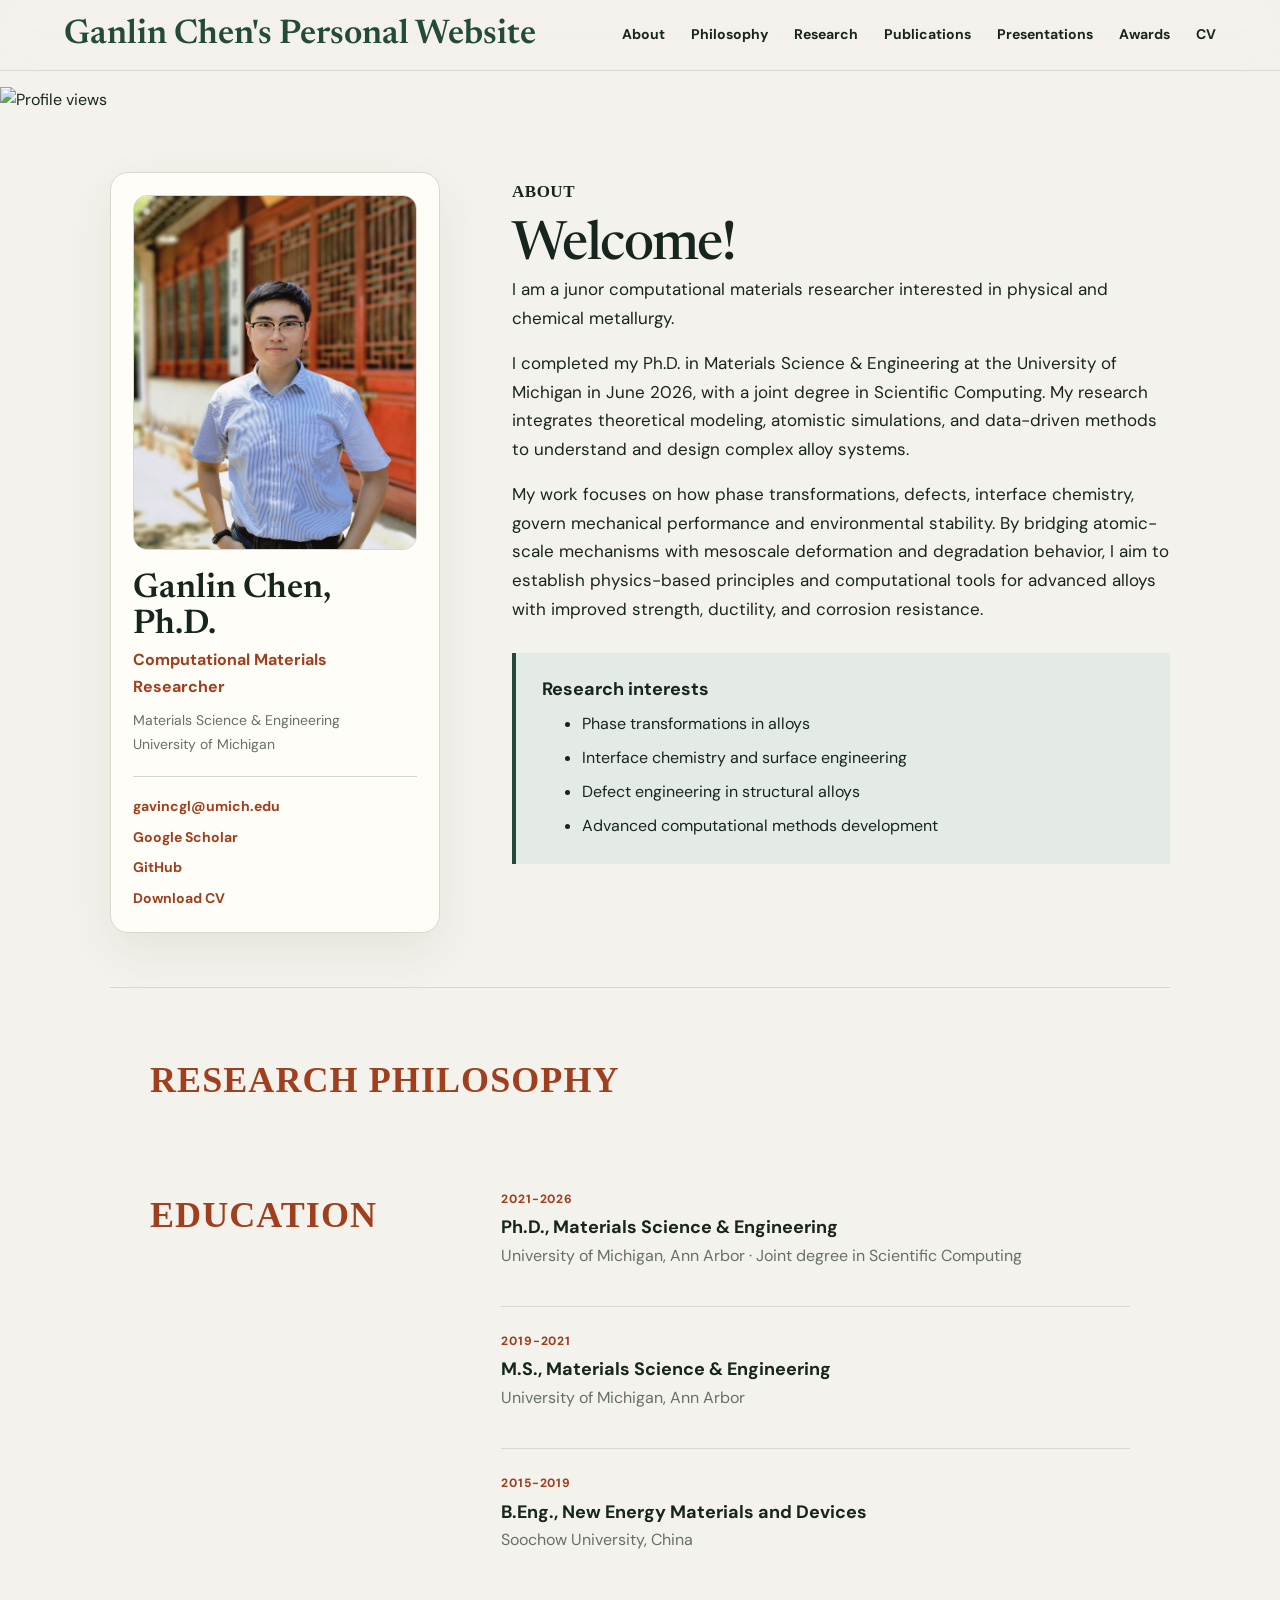
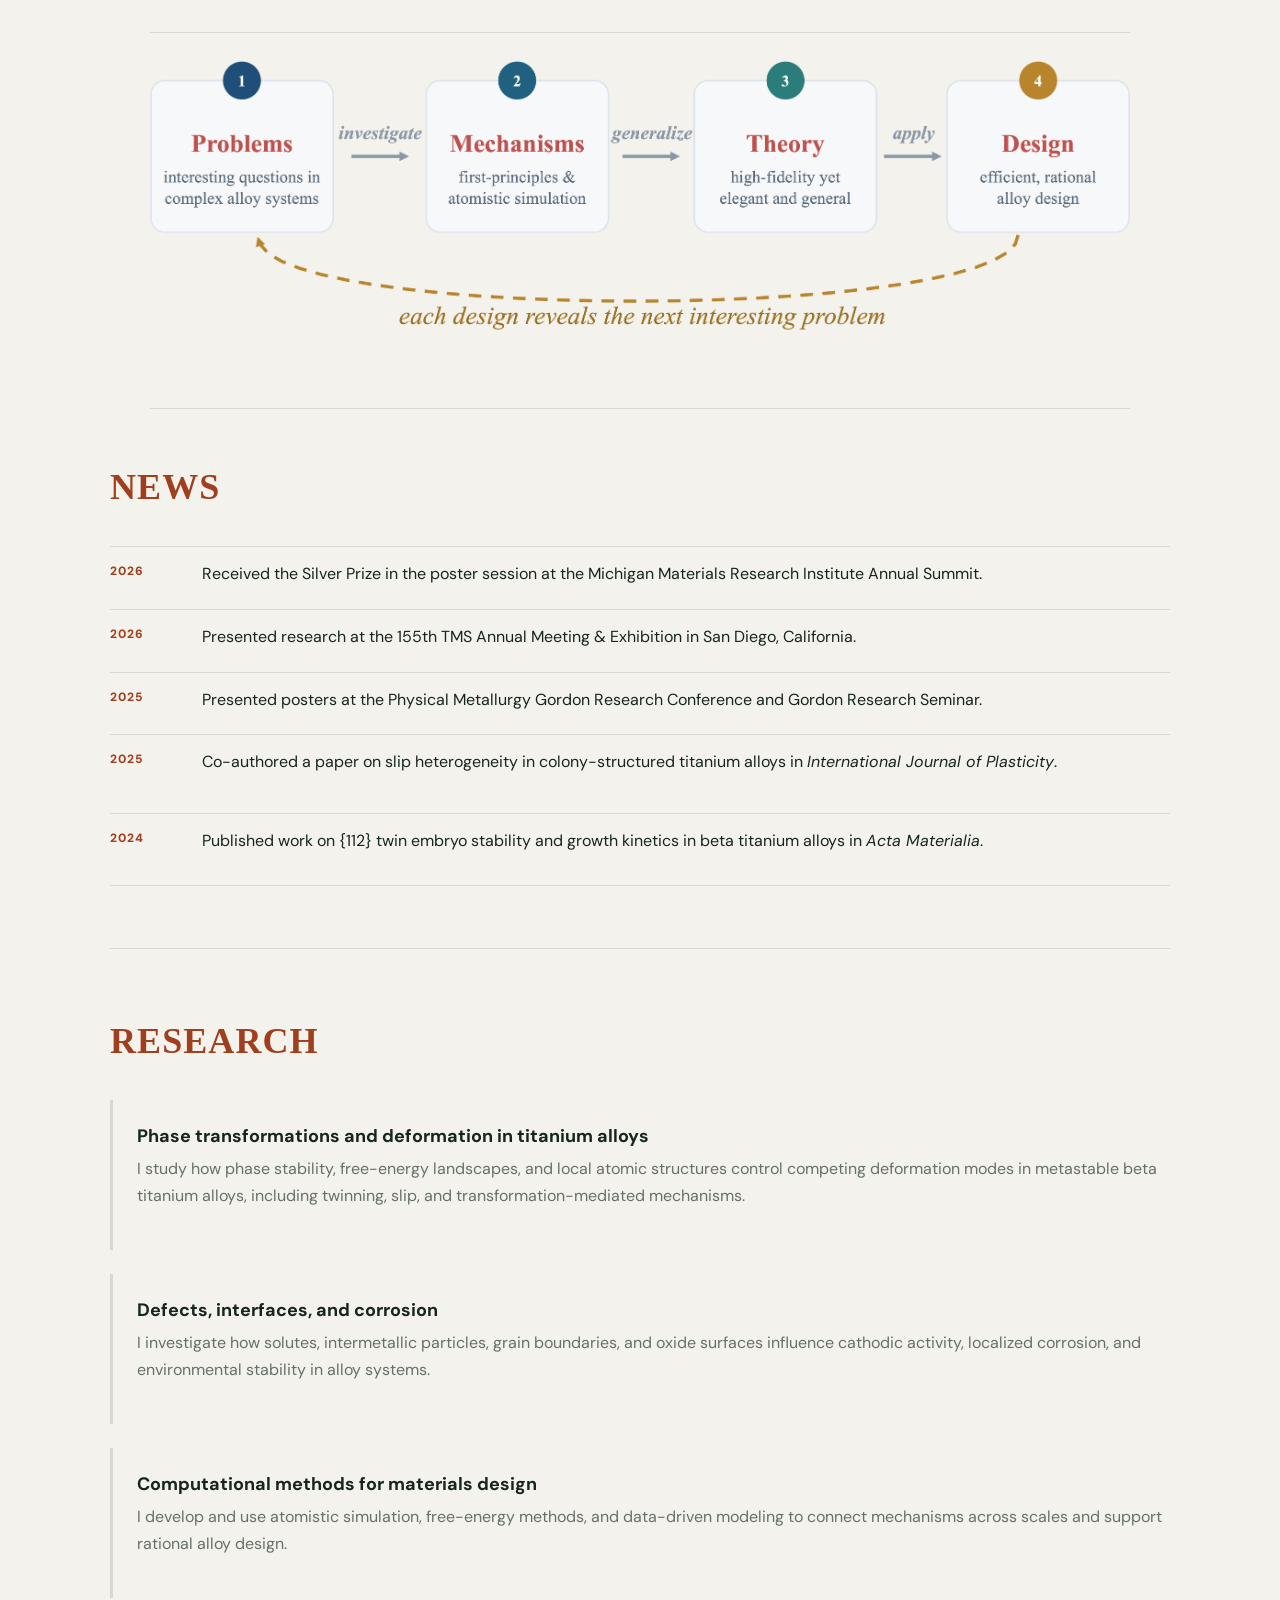
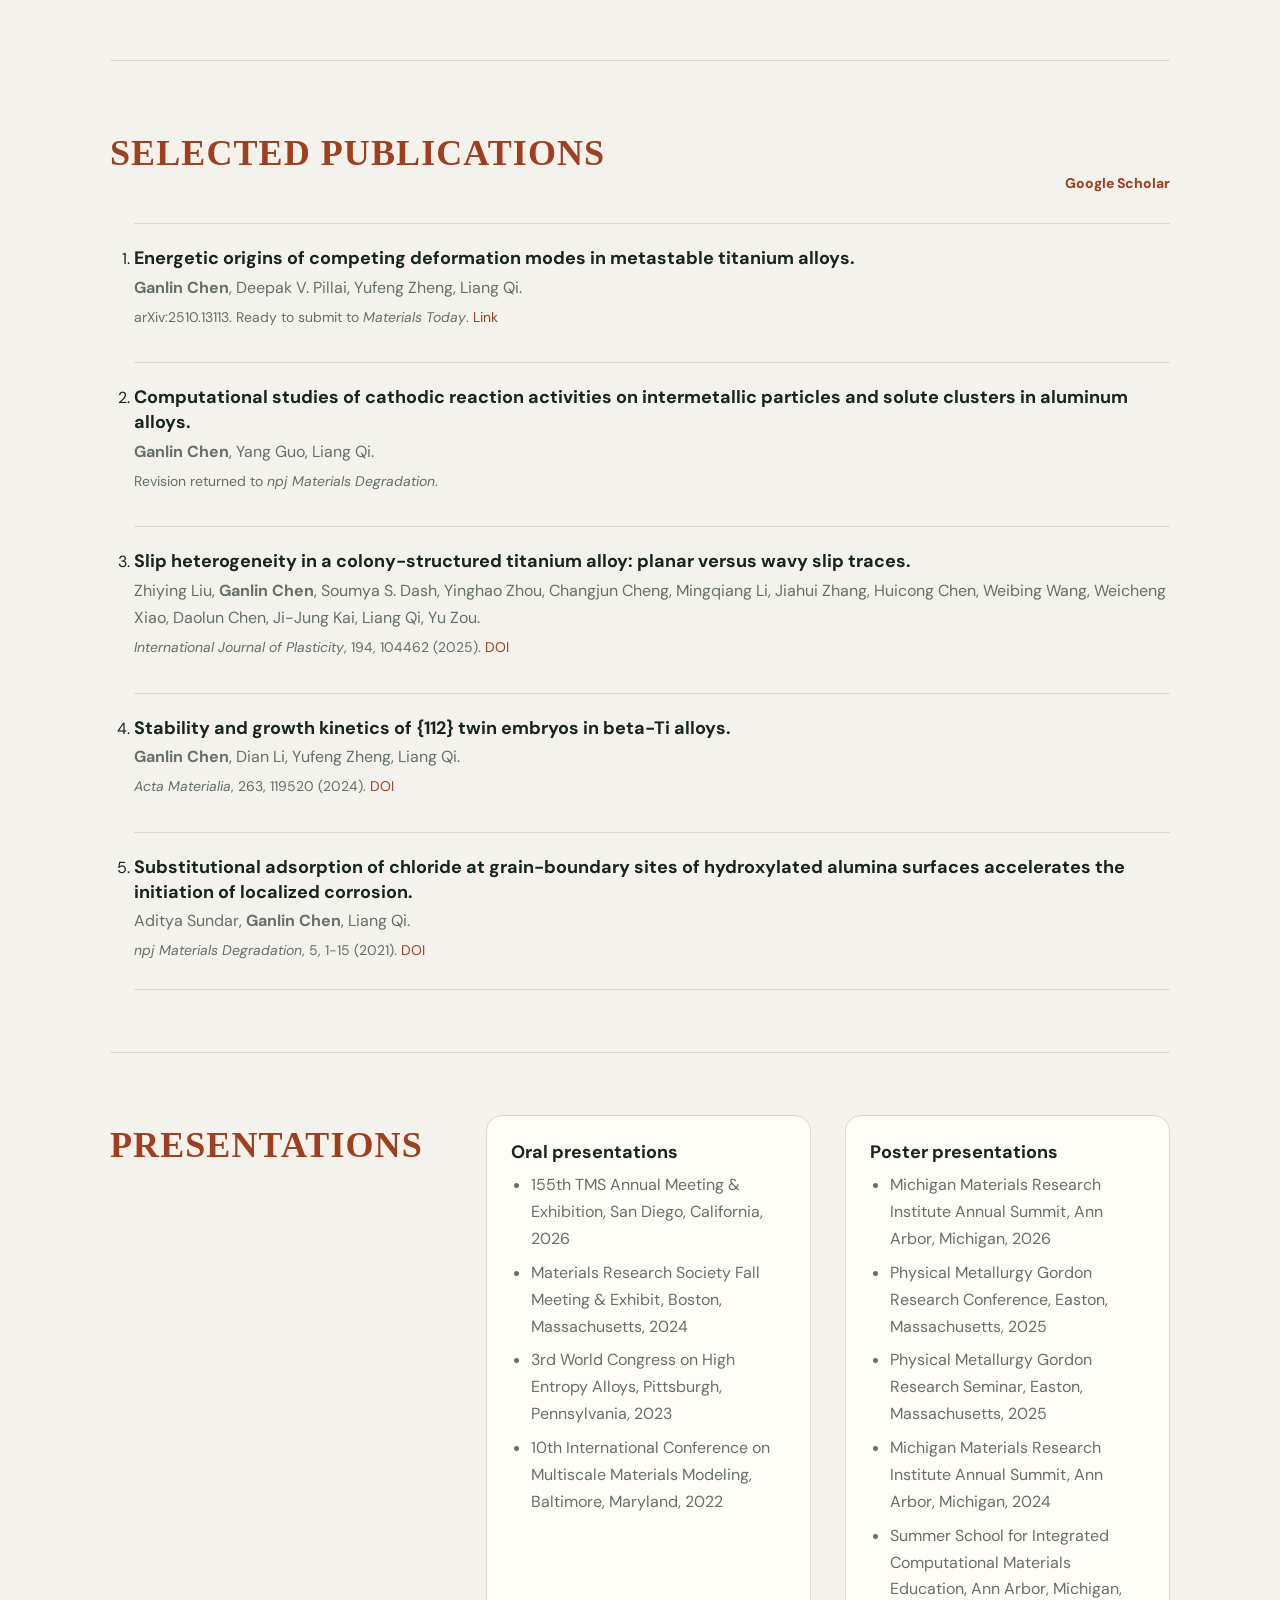
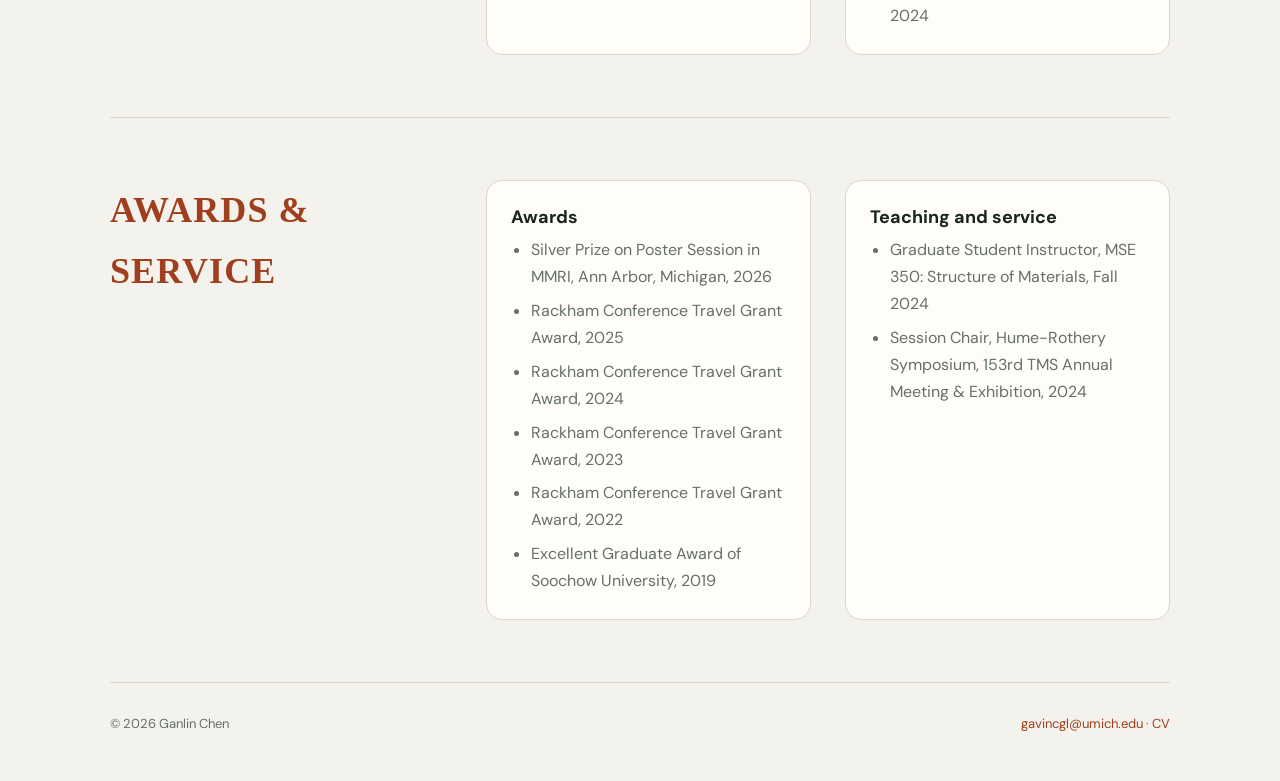
==== commit 4055b58d: "Add education section with academic details Added education section with degrees and institutions." ====
--- a/index.html
+++ b/index.html
@@ -92,7 +92,32 @@
       <section id="philosophy" class="section philosophy">
         <div class="section-heading">
           <p class="eyebrow">Research philosophy</p>
+
+
+      <section id="education" class="section two-column-section">
+        <div class="section-heading">
+          <p class="eyebrow">Education</p>
        
+        </div>
+        <div class="education-list">
+          <article>
+            <span>2021-2026</span>
+            <h3>Ph.D., Materials Science &amp; Engineering</h3>
+            <p>University of Michigan, Ann Arbor · Joint degree in Scientific Computing</p>
+          </article>
+          <article>
+            <span>2019-2021</span>
+            <h3>M.S., Materials Science &amp; Engineering</h3>
+            <p>University of Michigan, Ann Arbor</p>
+          </article>
+          <article>
+            <span>2015-2019</span>
+            <h3>B.Eng., New Energy Materials and Devices</h3>
+            <p>Soochow University, China</p>
+          </article>
+        </div>
+      </section>
+          
         </div>
         <figure class="philosophy-figure">
           <img
@@ -307,29 +332,7 @@
         </div>
       </section>
 
-      <section id="education" class="section two-column-section">
-        <div class="section-heading">
-          <p class="eyebrow">Education</p>
-       
-        </div>
-        <div class="education-list">
-          <article>
-            <span>2021-2026</span>
-            <h3>Ph.D., Materials Science &amp; Engineering</h3>
-            <p>University of Michigan, Ann Arbor · Joint degree in Scientific Computing</p>
-          </article>
-          <article>
-            <span>2019-2021</span>
-            <h3>M.S., Materials Science &amp; Engineering</h3>
-            <p>University of Michigan, Ann Arbor</p>
-          </article>
-          <article>
-            <span>2015-2019</span>
-            <h3>B.Eng., New Energy Materials and Devices</h3>
-            <p>Soochow University, China</p>
-          </article>
-        </div>
-      </section>
+
     </main>
 
     <footer>
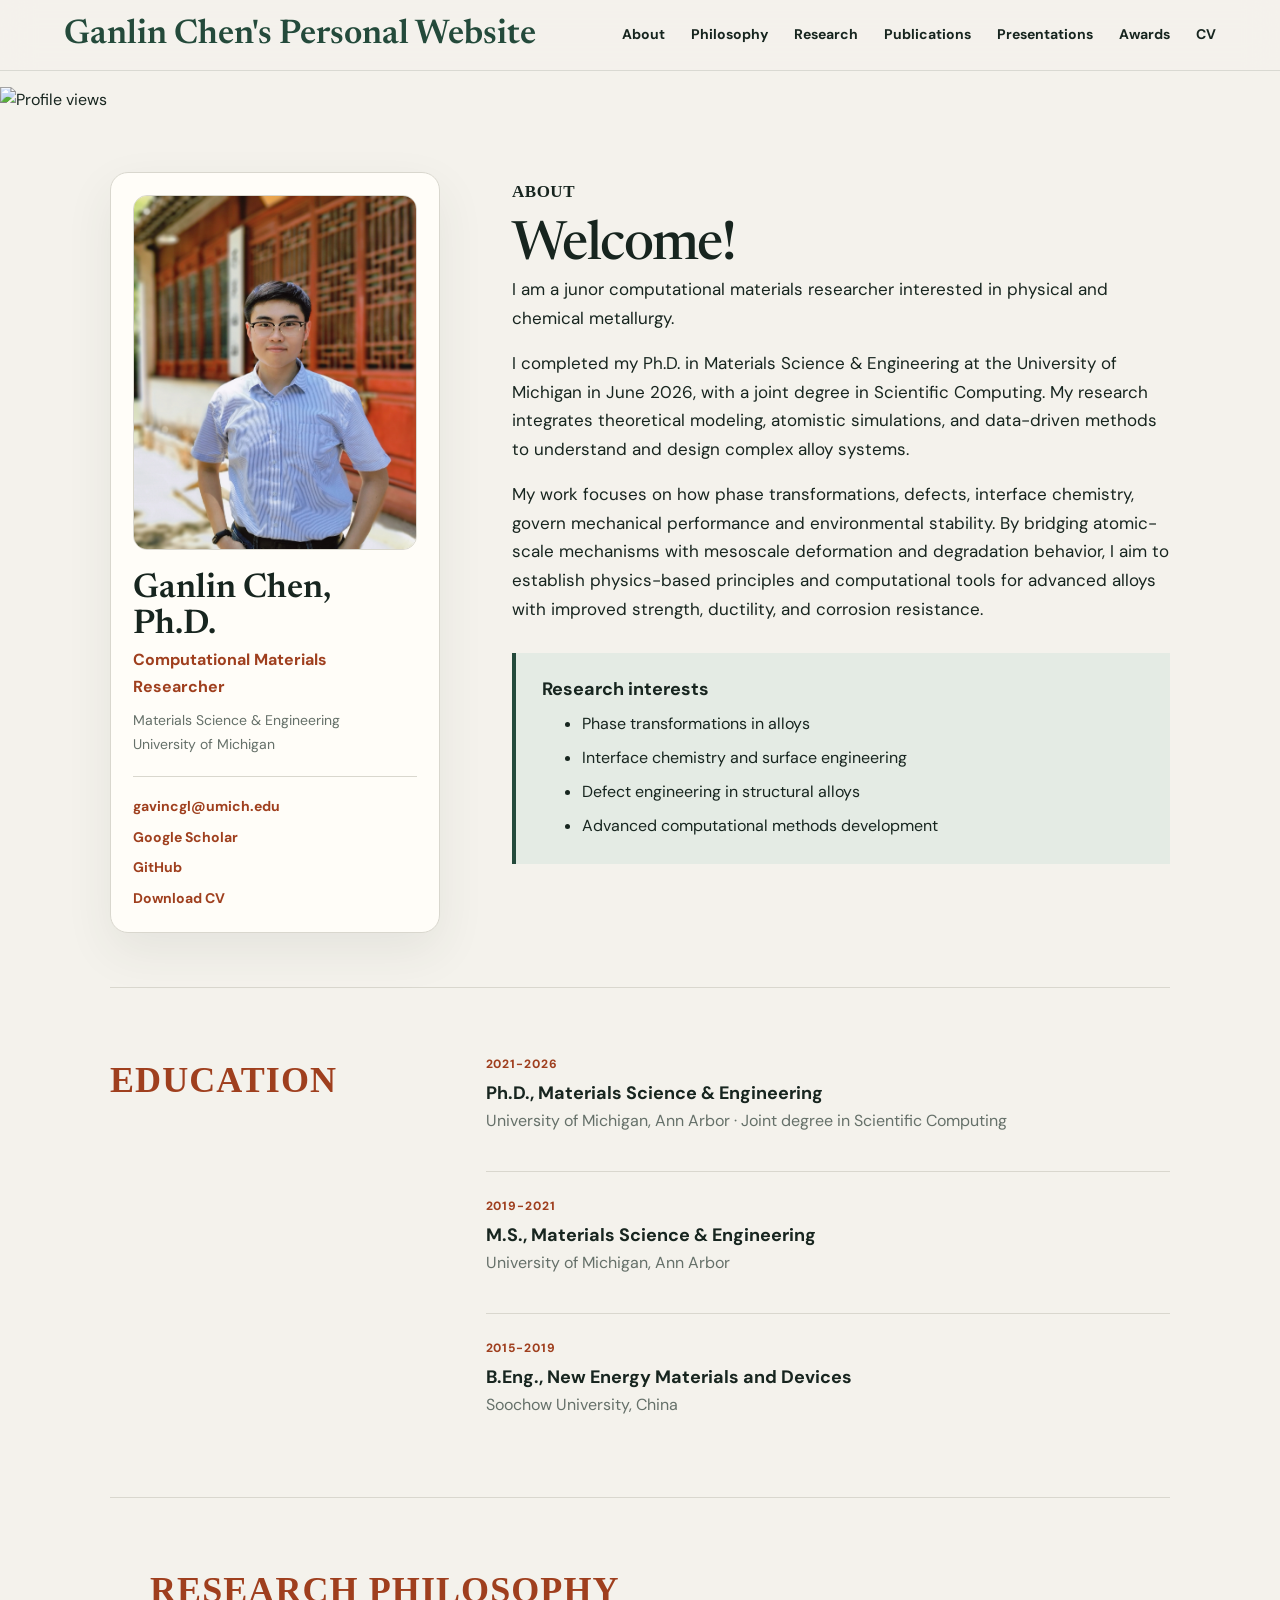
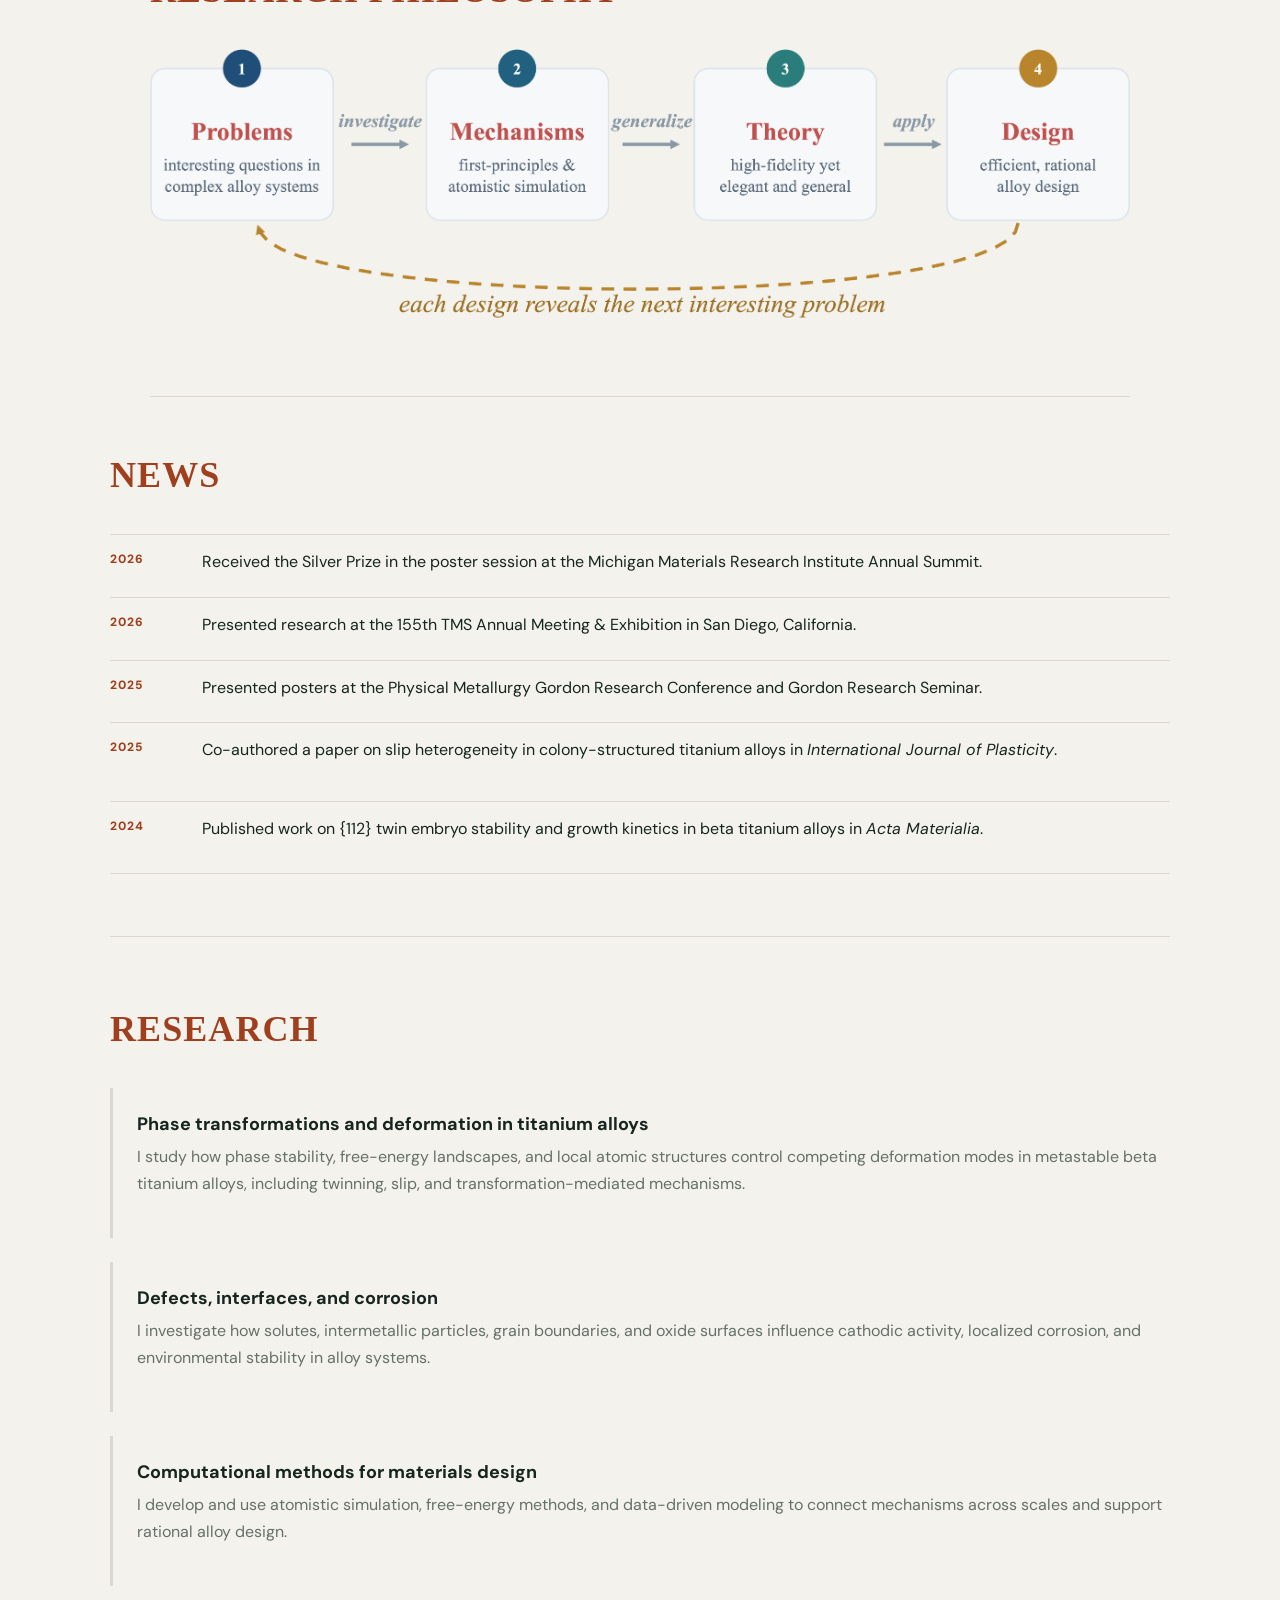
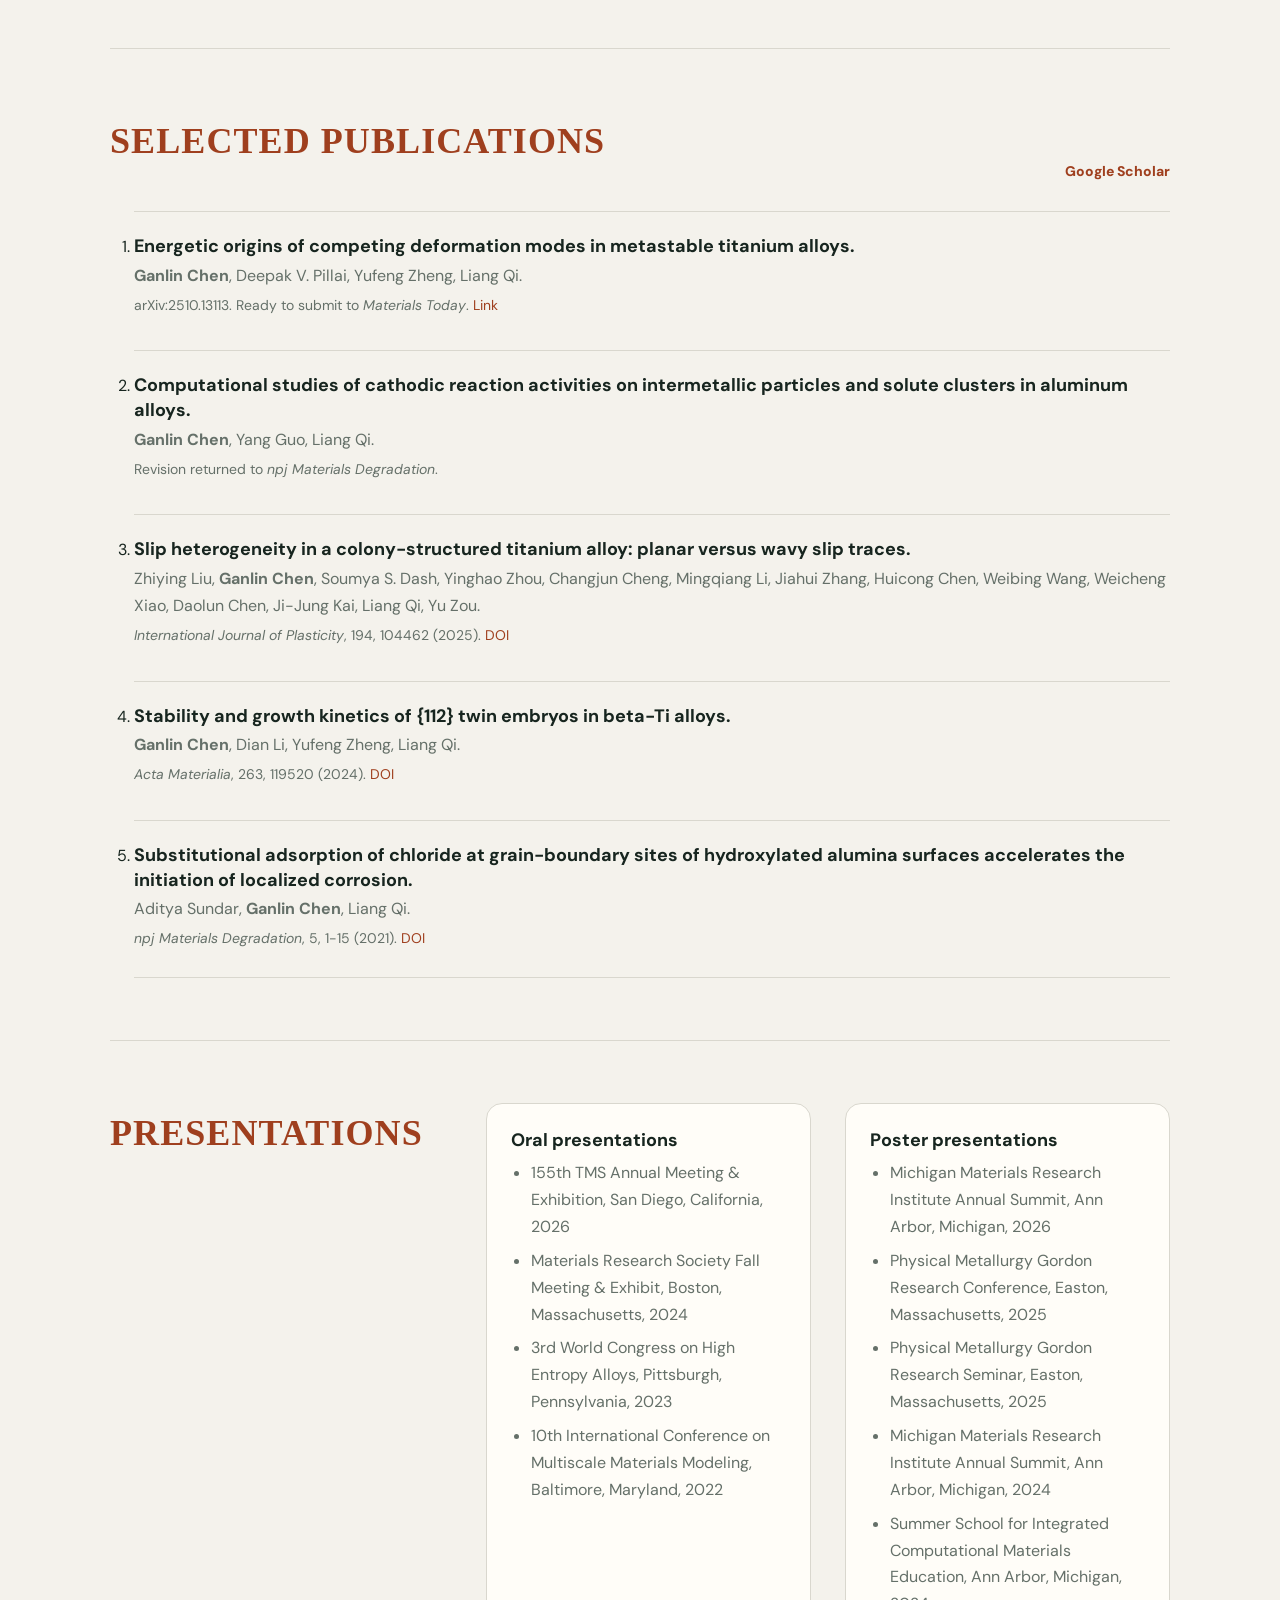
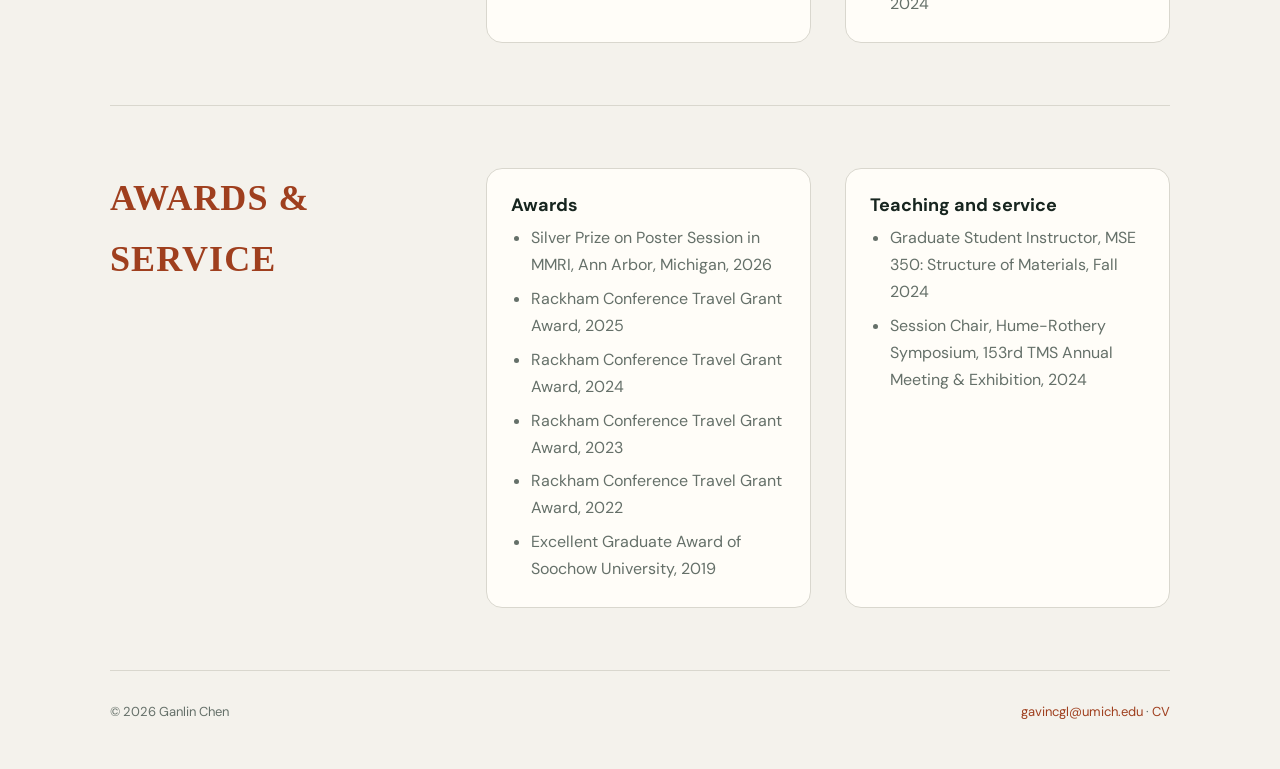
==== commit 877fc317: "Reintroduce philosophy section in index.html Restored the philosophy section in index.html." ====
--- a/index.html
+++ b/index.html
@@ -89,10 +89,6 @@
           </div>
         </section>
       </section>
-      <section id="philosophy" class="section philosophy">
-        <div class="section-heading">
-          <p class="eyebrow">Research philosophy</p>
-
 
       <section id="education" class="section two-column-section">
         <div class="section-heading">
@@ -117,7 +113,10 @@
           </article>
         </div>
       </section>
-          
+      
+      <section id="philosophy" class="section philosophy">
+        <div class="section-heading">
+          <p class="eyebrow">Research philosophy</p>       
         </div>
         <figure class="philosophy-figure">
           <img
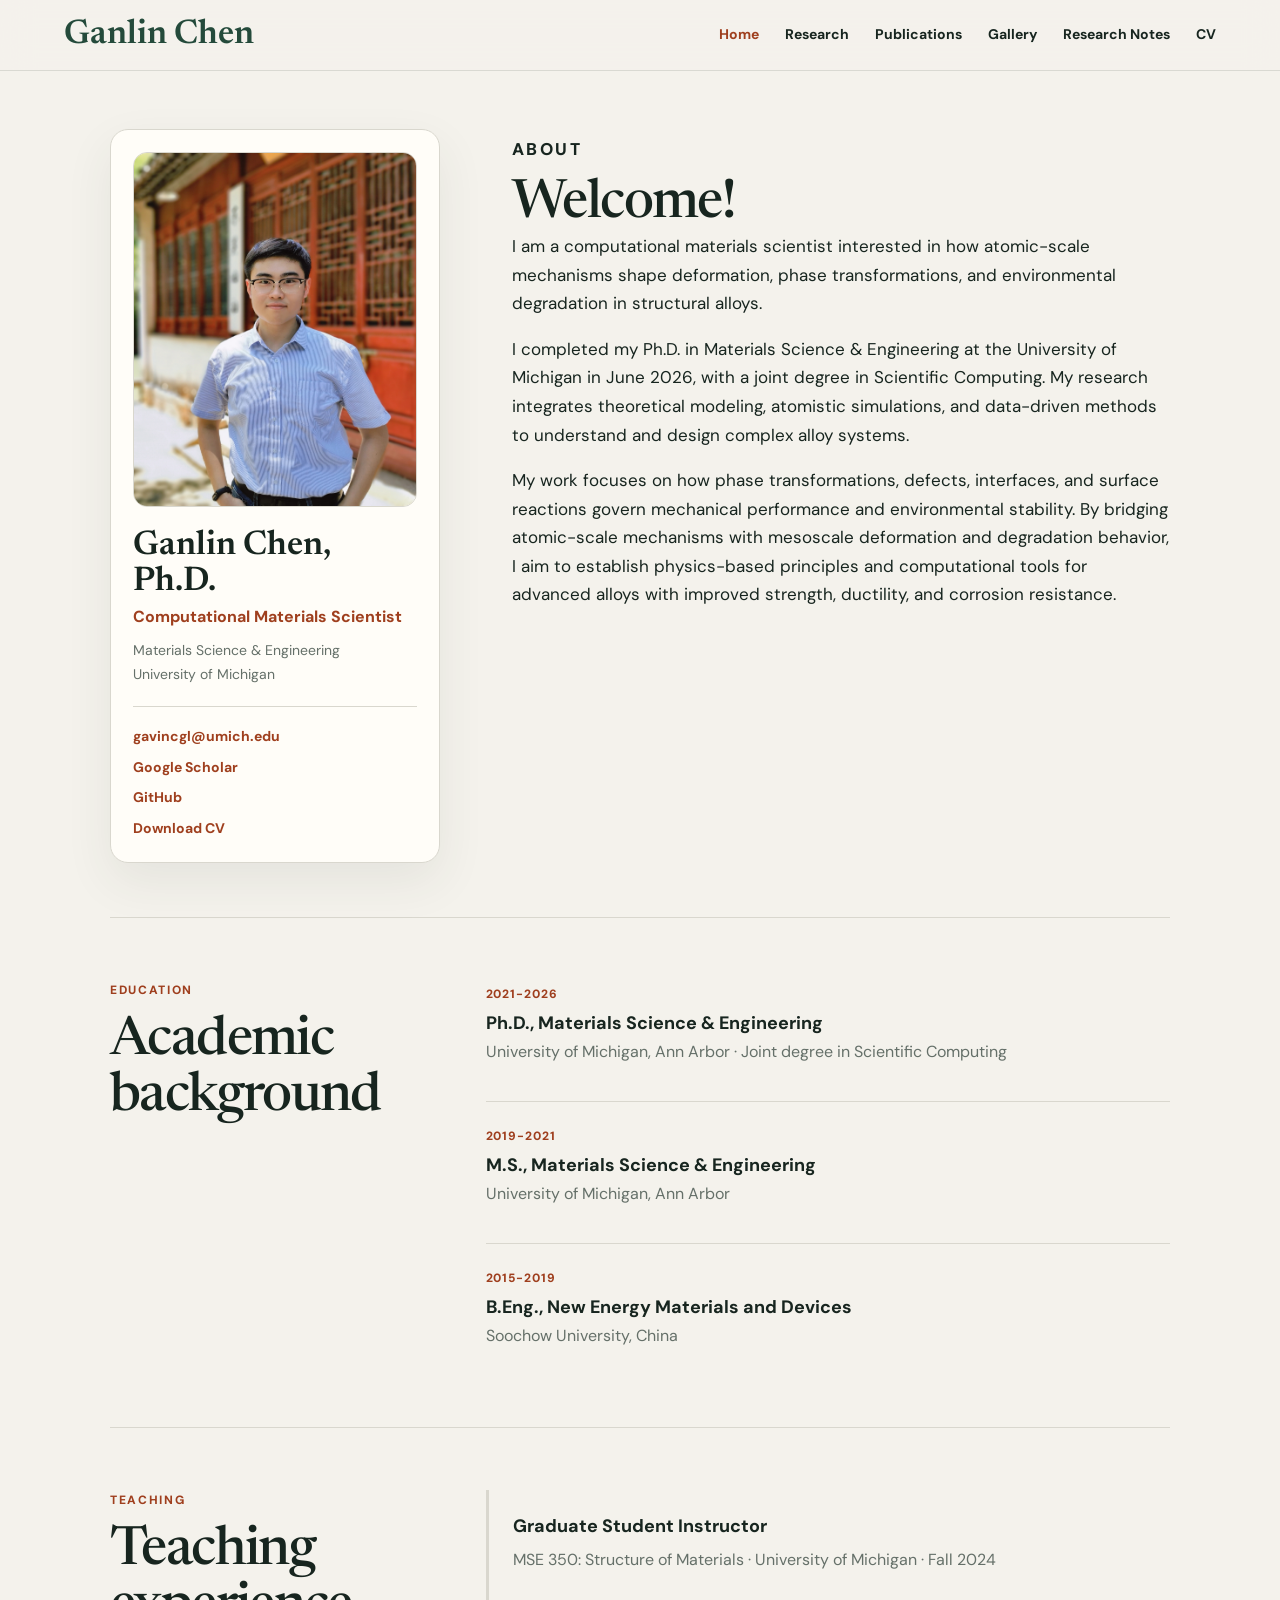
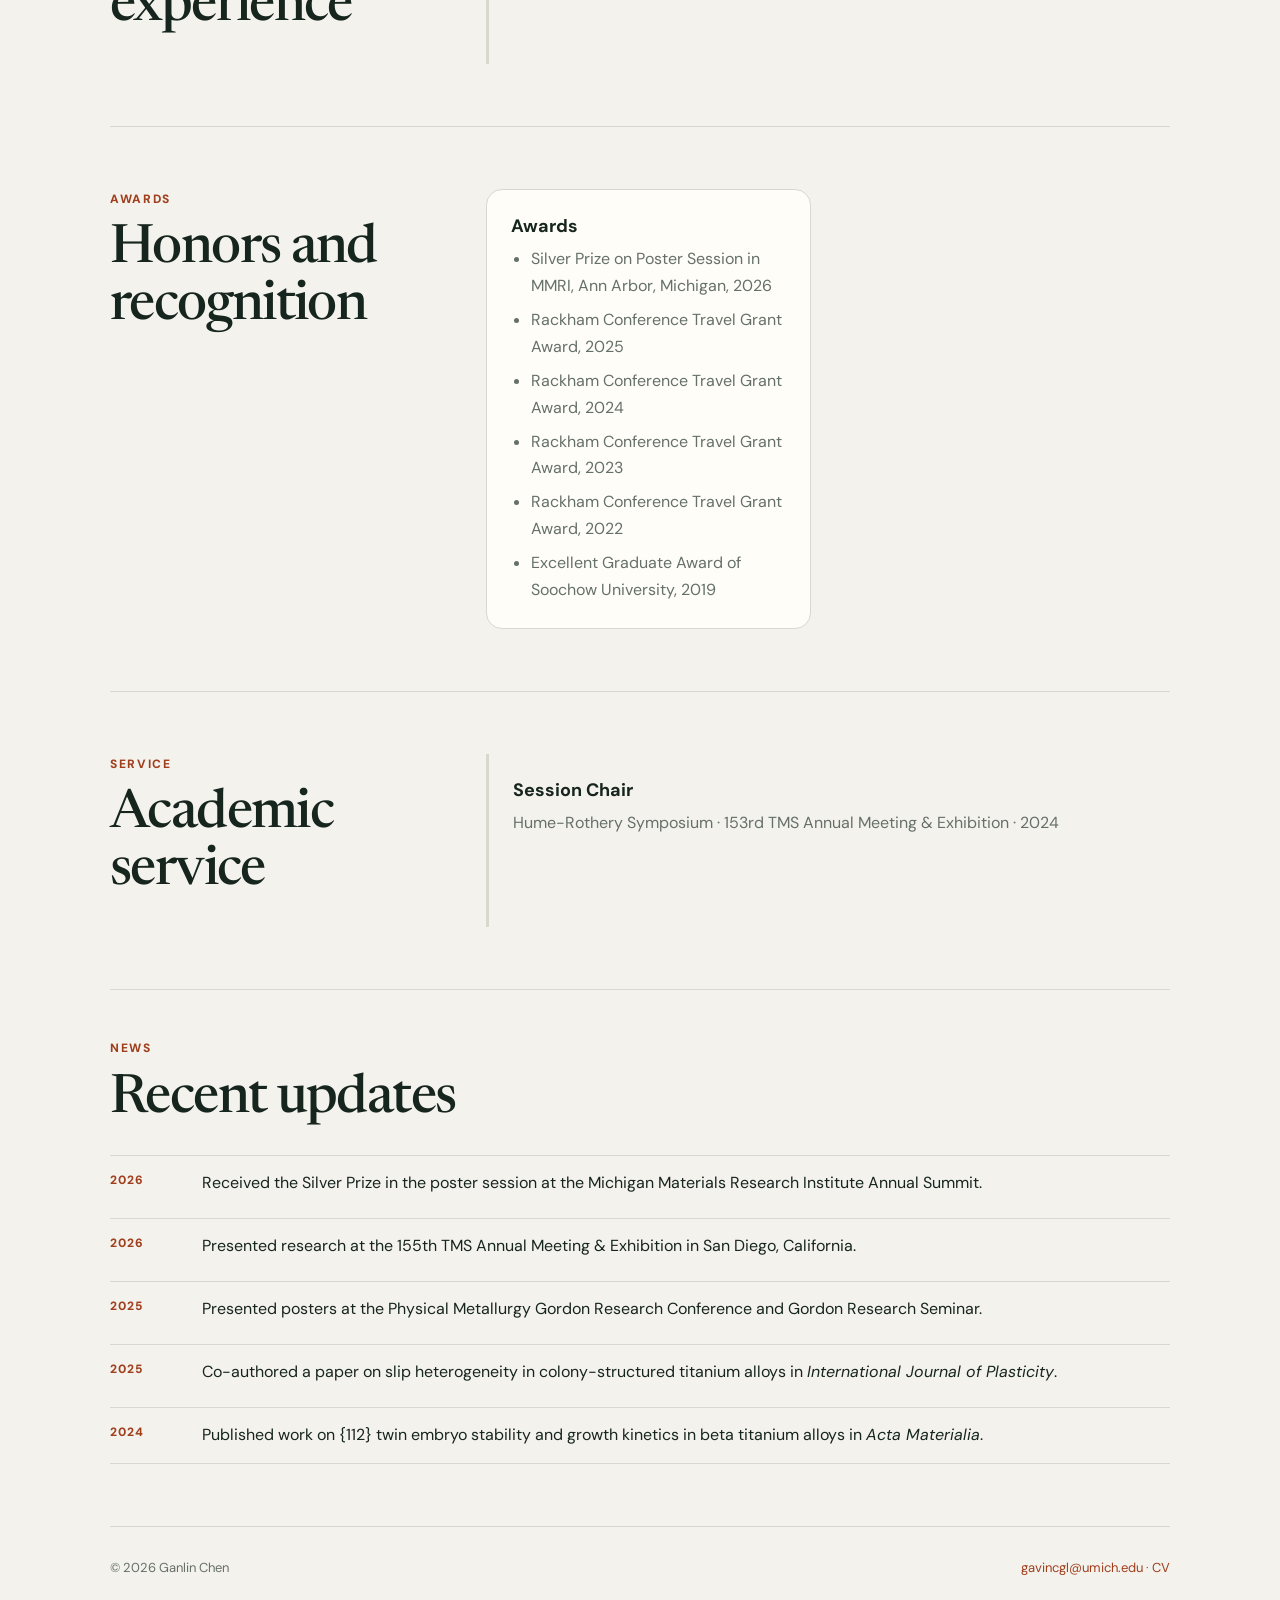
==== commit 8d826e6d: "Add files via upload" ====
--- a/index.html
+++ b/index.html
@@ -5,7 +5,7 @@
     <meta name="viewport" content="width=device-width, initial-scale=1" />
     <meta
       name="description"
-      content="Ganlin Chen, Ph.D. is a junior computational materials researcher studying physical and chemical metallurgy"
+      content="Ganlin Chen, Ph.D. is a computational materials scientist studying phase transformations, defects, interfaces, surface reactions, and structural alloys."
     />
     <title>Ganlin Chen | Computational Materials Science</title>
     <link rel="preconnect" href="https://fonts.googleapis.com" />
@@ -18,24 +18,18 @@
   </head>
   <body>
     <header class="site-header">
-      <a class="site-title" href="#top">Ganlin Chen's Personal Website</a>
+      <a class="site-title" href="index.html">Ganlin Chen</a>
       <nav aria-label="Primary navigation">
-        <a href="#about">About</a>
-        <a href="#philosophy">Philosophy</a>
-        <a href="#research">Research</a>
-        <a href="#publications">Publications</a>
-        <a href="#presentations">Presentations</a>
-        <a href="#awards">Awards</a>
+        <a class="active" href="index.html">Home</a>
+        <a href="research.html">Research</a>
+        <a href="publications.html">Publications</a>
+        <a href="gallery.html">Gallery</a>
+        <a href="notes.html">Research Notes</a>
         <a href="CV_Ganlin_2026.pdf">CV</a>
       </nav>
     </header>
-   <div class="profile-views">
-     <img
-       src="https://komarev.com/ghpvc/?username=GAVIN-GANLIN&label=Profile%20views&color=244a3b&style=flat"
-       alt="Profile views"
-     />
-   </div>
-    <main id="top" class="page-shell">
+
+    <main class="page-shell">
       <section id="about" class="intro-grid">
         <aside class="profile-card" aria-label="Profile and contact information">
           <img
@@ -44,7 +38,7 @@
             alt="Ganlin Chen"
           />
           <h1>Ganlin Chen, Ph.D.</h1>
-          <p class="profile-subtitle">Computational Materials Researcher</p>
+          <p class="profile-subtitle">Computational Materials Scientist</p>
           <p class="profile-affiliation">
             Materials Science &amp; Engineering<br />
             University of Michigan
@@ -62,7 +56,9 @@
           <p class="eyebrow">About</p>
           <h2>Welcome!</h2>
           <p>
-            I am a junor computational materials researcher interested in physical and chemical metallurgy.
+            I am a computational materials scientist interested in how
+            atomic-scale mechanisms shape deformation, phase transformations,
+            and environmental degradation in structural alloys.
           </p>
           <p>
             I completed my Ph.D. in Materials Science &amp; Engineering at the
@@ -72,28 +68,20 @@
             design complex alloy systems.
           </p>
           <p>
-            My work focuses on how phase transformations, defects, interface chemistry,
-            govern mechanical performance and environmental stability. By bridging atomic-scale mechanisms with
+            My work focuses on how phase transformations, defects, interfaces,
+            and surface reactions govern mechanical performance and
+            environmental stability. By bridging atomic-scale mechanisms with
             mesoscale deformation and degradation behavior, I aim to establish
             physics-based principles and computational tools for advanced
             alloys with improved strength, ductility, and corrosion resistance.
           </p>
-          <div class="research-interests">
-            <h3>Research interests</h3>
-            <ul>
-              <li>Phase transformations in alloys</li>
-              <li>Interface chemistry and surface engineering</li>
-              <li>Defect engineering in structural alloys</li>
-              <li>Advanced computational methods development</li>
-            </ul>
-          </div>
         </section>
       </section>
 
       <section id="education" class="section two-column-section">
         <div class="section-heading">
           <p class="eyebrow">Education</p>
-       
+          <h2>Academic background</h2>
         </div>
         <div class="education-list">
           <article>
@@ -113,201 +101,24 @@
           </article>
         </div>
       </section>
-      
-      <section id="philosophy" class="section philosophy">
-        <div class="section-heading">
-          <p class="eyebrow">Research philosophy</p>       
-        </div>
-        <figure class="philosophy-figure">
-          <img
-            src="Research_Approach_Flowchart.png"
-            alt="Research philosophy flowchart: problems are investigated to reveal mechanisms, mechanisms are generalized into theory, and theory is applied to design. Each design reveals the next interesting problem."
-          />
-        </figure>
-      </section>
-      <section class="section news">
-        <div class="section-heading">
-          <p class="eyebrow">News</p>
-      
-        </div>
-        <ul class="news-list">
-          <li>
-            <span>2026</span>
-            Received the Silver Prize in the poster session at the Michigan
-            Materials Research Institute Annual Summit.
-          </li>
-          <li>
-            <span>2026</span>
-            Presented research at the 155th TMS Annual Meeting &amp; Exhibition
-            in San Diego, California.
-          </li>
-          <li>
-            <span>2025</span>
-            Presented posters at the Physical Metallurgy Gordon Research
-            Conference and Gordon Research Seminar.
-          </li>
-          <li>
-            <span>2025</span>
-            <p>
-            Co-authored a paper on slip heterogeneity in colony-structured
-            titanium alloys in <em>International Journal of Plasticity</em>.
-            </p>
-          </li>
-          <li>
-            <span>2024</span>
-            <p>
-            Published work on {112} twin embryo stability and growth kinetics
-            in beta titanium alloys in <em>Acta Materialia</em>.
-            </p>
-          </li>
-        </ul>
-      </section>
-
-      <section id="research" class="section">
-        <div class="section-heading">
-          <p class="eyebrow">Research</p>
-          
+
+      <section id="teaching" class="section two-column-section">
+        <div class="section-heading">
+          <p class="eyebrow">Teaching</p>
+          <h2>Teaching experience</h2>
         </div>
         <div class="content-list">
           <article>
-            <h3>Phase transformations and deformation in titanium alloys</h3>
-            <p>
-              I study how phase stability, free-energy landscapes, and local
-              atomic structures control competing deformation modes in
-              metastable beta titanium alloys, including twinning, slip, and
-              transformation-mediated mechanisms.
-            </p>
-          </article>
-          <article>
-            <h3>Defects, interfaces, and corrosion</h3>
-            <p>
-              I investigate how solutes, intermetallic particles, grain
-              boundaries, and oxide surfaces influence cathodic activity,
-              localized corrosion, and environmental stability in alloy
-              systems.
-            </p>
-          </article>
-          <article>
-            <h3>Computational methods for materials design</h3>
-            <p>
-              I develop and use atomistic simulation, free-energy methods, and
-              data-driven modeling to connect mechanisms across scales and
-              support rational alloy design.
-            </p>
-          </article>
-        </div>
-      </section>
-
-      <section id="publications" class="section">
-        <div class="section-heading with-link">
-          <div>
-            <p class="eyebrow">Selected Publications</p>
-            
-          </div>
-          <a class="section-link" href="https://scholar.google.com/citations?user=UNWAQRAAAAAJ">
-            Google Scholar
-          </a>
-        </div>
-
-        <ol class="publication-list">
-          <li>
-            <p class="pub-title">
-              Energetic origins of competing deformation modes in metastable
-              titanium alloys.
-            </p>
-            <p>
-              <strong>Ganlin Chen</strong>, Deepak V. Pillai, Yufeng Zheng,
-              Liang Qi.
-            </p>
-            <p class="venue">
-              arXiv:2510.13113. Ready to submit to <em>Materials Today</em>.
-              <a href="https://arxiv.org/abs/2510.13113">Link</a>
-            </p>
-          </li>
-          <li>
-            <p class="pub-title">
-              Computational studies of cathodic reaction activities on
-              intermetallic particles and solute clusters in aluminum alloys.
-            </p>
-            <p><strong>Ganlin Chen</strong>, Yang Guo, Liang Qi.</p>
-            <p class="venue">
-              Revision returned to <em>npj Materials Degradation</em>.
-            </p>
-          </li>
-          <li>
-            <p class="pub-title">
-              Slip heterogeneity in a colony-structured titanium alloy:
-              planar versus wavy slip traces.
-            </p>
-            <p>
-              Zhiying Liu, <strong>Ganlin Chen</strong>, Soumya S. Dash,
-              Yinghao Zhou, Changjun Cheng, Mingqiang Li, Jiahui Zhang,
-              Huicong Chen, Weibing Wang, Weicheng Xiao, Daolun Chen,
-              Ji-Jung Kai, Liang Qi, Yu Zou.
-            </p>
-            <p class="venue">
-              <em>International Journal of Plasticity</em>, 194, 104462
-              (2025). <a href="https://doi.org/10.1016/j.ijplas.2025.104462">DOI</a>
-            </p>
-          </li>
-          <li>
-            <p class="pub-title">
-              Stability and growth kinetics of {112} twin embryos in beta-Ti
-              alloys.
-            </p>
-            <p><strong>Ganlin Chen</strong>, Dian Li, Yufeng Zheng, Liang Qi.</p>
-            <p class="venue">
-              <em>Acta Materialia</em>, 263, 119520 (2024).
-              <a href="https://doi.org/10.1016/j.actamat.2023.119520">DOI</a>
-            </p>
-          </li>
-          <li>
-            <p class="pub-title">
-              Substitutional adsorption of chloride at grain-boundary sites of
-              hydroxylated alumina surfaces accelerates the initiation of
-              localized corrosion.
-            </p>
-            <p>Aditya Sundar, <strong>Ganlin Chen</strong>, Liang Qi.</p>
-            <p class="venue">
-              <em>npj Materials Degradation</em>, 5, 1-15 (2021).
-              <a href="https://doi.org/10.1038/s41529-021-00161-w">DOI</a>
-            </p>
-          </li>
-        </ol>
-      </section>
-
-      <section id="presentations" class="section two-column-section">
-        <div class="section-heading">
-          <p class="eyebrow">Presentations</p>
-        
-        </div>
-        <div class="columns">
-          <article>
-            <h3>Oral presentations</h3>
-            <ul>
-              <li>155th TMS Annual Meeting &amp; Exhibition, San Diego, California, 2026</li>
-              <li>Materials Research Society Fall Meeting &amp; Exhibit, Boston, Massachusetts, 2024</li>
-              <li>3rd World Congress on High Entropy Alloys, Pittsburgh, Pennsylvania, 2023</li>
-              <li>10th International Conference on Multiscale Materials Modeling, Baltimore, Maryland, 2022</li>
-            </ul>
-          </article>
-          <article>
-            <h3>Poster presentations</h3>
-            <ul>
-              <li>Michigan Materials Research Institute Annual Summit, Ann Arbor, Michigan, 2026</li>
-              <li>Physical Metallurgy Gordon Research Conference, Easton, Massachusetts, 2025</li>
-              <li>Physical Metallurgy Gordon Research Seminar, Easton, Massachusetts, 2025</li>
-              <li>Michigan Materials Research Institute Annual Summit, Ann Arbor, Michigan, 2024</li>
-              <li>Summer School for Integrated Computational Materials Education, Ann Arbor, Michigan, 2024</li>
-            </ul>
+            <h3>Graduate Student Instructor</h3>
+            <p>MSE 350: Structure of Materials · University of Michigan · Fall 2024</p>
           </article>
         </div>
       </section>
 
       <section id="awards" class="section two-column-section">
         <div class="section-heading">
-          <p class="eyebrow">Awards &amp; service</p>
-         
+          <p class="eyebrow">Awards</p>
+          <h2>Honors and recognition</h2>
         </div>
         <div class="columns">
           <article>
@@ -321,17 +132,65 @@
               <li>Excellent Graduate Award of Soochow University, 2019</li>
             </ul>
           </article>
-          <article>
-            <h3>Teaching and service</h3>
-            <ul>
-              <li>Graduate Student Instructor, MSE 350: Structure of Materials, Fall 2024</li>
-              <li>Session Chair, Hume-Rothery Symposium, 153rd TMS Annual Meeting &amp; Exhibition, 2024</li>
-            </ul>
-          </article>
-        </div>
-      </section>
-
-
+        </div>
+      </section>
+
+      <section id="service" class="section two-column-section">
+        <div class="section-heading">
+          <p class="eyebrow">Service</p>
+          <h2>Academic service</h2>
+        </div>
+        <div class="content-list">
+          <article>
+            <h3>Session Chair</h3>
+            <p>Hume-Rothery Symposium · 153rd TMS Annual Meeting &amp; Exhibition · 2024</p>
+          </article>
+        </div>
+      </section>
+
+      <section id="news" class="section news">
+        <div class="section-heading">
+          <p class="eyebrow">News</p>
+          <h2>Recent updates</h2>
+        </div>
+        <ul class="news-list">
+          <li>
+            <span>2026</span>
+            <p>
+              Received the Silver Prize in the poster session at the Michigan
+              Materials Research Institute Annual Summit.
+            </p>
+          </li>
+          <li>
+            <span>2026</span>
+            <p>
+              Presented research at the 155th TMS Annual Meeting &amp; Exhibition
+              in San Diego, California.
+            </p>
+          </li>
+          <li>
+            <span>2025</span>
+            <p>
+              Presented posters at the Physical Metallurgy Gordon Research
+              Conference and Gordon Research Seminar.
+            </p>
+          </li>
+          <li>
+            <span>2025</span>
+            <p>
+              Co-authored a paper on slip heterogeneity in colony-structured
+              titanium alloys in <em>International Journal of Plasticity</em>.
+            </p>
+          </li>
+          <li>
+            <span>2024</span>
+            <p>
+              Published work on {112} twin embryo stability and growth kinetics
+              in beta titanium alloys in <em>Acta Materialia</em>.
+            </p>
+          </li>
+        </ul>
+      </section>
     </main>
 
     <footer>
--- a/styles.css
+++ b/styles.css
@@ -77,7 +77,8 @@
   color: var(--ink);
 }
 
-nav a:hover {
+nav a:hover,
+nav a.active {
   color: var(--accent-dark);
 }
 
@@ -111,7 +112,7 @@
   width: 100%;
   aspect-ratio: 4 / 5;
   object-fit: cover;
-  object-position: 90% 10%;
+  object-position: 90% 35%;
   border-radius: 14px;
   border: 1px solid var(--line);
 }
@@ -130,6 +131,29 @@
   line-height: 1.05;
 }
 
+.page-hero {
+  padding: 62px 0 46px;
+  border-bottom: 1px solid var(--line);
+}
+
+.page-hero h1 {
+  max-width: 820px;
+  margin: 0;
+  font-size: clamp(48px, 7vw, 82px);
+  letter-spacing: -0.045em;
+}
+
+.page-hero p:not(.eyebrow) {
+  max-width: 700px;
+  margin: 22px 0 0;
+  color: var(--muted);
+  font-size: 18px;
+}
+
+.blank-page {
+  min-height: 58vh;
+}
+
 h2 {
   margin: 0;
   font-family: var(--serif);
@@ -183,10 +207,9 @@
 .eyebrow {
   margin: 0 0 12px;
   color: var(--accent-dark);
-  font-size: 36px;
+  font-size: 12px;
   font-weight: 800;
-  font-family: "Times New Roman", Times, serif;
-  letter-spacing: 0.03em;
+  letter-spacing: 0.14em;
   text-transform: uppercase;
 }
 
@@ -221,6 +244,26 @@
   margin-bottom: 28px;
 }
 
+.philosophy {
+  padding-top: 54px;
+}
+
+.philosophy-figure {
+  margin: 0;
+  padding: clamp(12px, 2vw, 18px);
+  border: 1px solid var(--line);
+  border-radius: 18px;
+  background: var(--surface);
+  box-shadow: 0 18px 48px rgba(50, 58, 52, 0.08);
+}
+
+.philosophy-figure img {
+  display: block;
+  width: 100%;
+  height: auto;
+  border-radius: 12px;
+}
+
 .section-heading.with-link {
   display: flex;
   justify-content: space-between;
@@ -253,6 +296,10 @@
 
 .news-list li:last-child {
   border-bottom: 1px solid var(--line);
+}
+
+.news-list p {
+  margin: 0;
 }
 
 .news-list span,
@@ -405,7 +452,7 @@
     width: min(100% - 30px, 1060px);
   }
 
-  .site-header {
+.site-header {
     padding: 15px;
   }
 
@@ -447,6 +494,10 @@
   footer {
     flex-direction: column;
   }
+
+  .page-hero h1 {
+    font-size: clamp(42px, 14vw, 62px);
+  }
 }
 
 @media (prefers-reduced-motion: reduce) {
@@ -454,17 +505,28 @@
     scroll-behavior: auto;
   }
 }
-/* Smaller research philosophy figure */
+
+/* Research philosophy figure */
 .philosophy {
-  width: min(980px, calc(100vw - 48px));
+  width: min(1320px, calc(100vw - 48px));
   max-width: none;
   margin-left: 50%;
+  padding-top: 46px;
   transform: translateX(-50%);
+}
+
+.philosophy .section-heading {
+  margin-bottom: 14px;
+}
+
+.philosophy-label {
+  font-family: "Times New Roman", Times, serif;
+  font-size: 22px;
+  letter-spacing: 0.08em;
 }
 
 .philosophy-figure {
   width: 100%;
-  max-width: 100%;
   margin: 0;
   padding: 0;
   border: none;
@@ -481,6 +543,3 @@
   object-fit: contain;
   border-radius: 0;
 }
-.profile-views {
-  margin-top: 16px;
-}
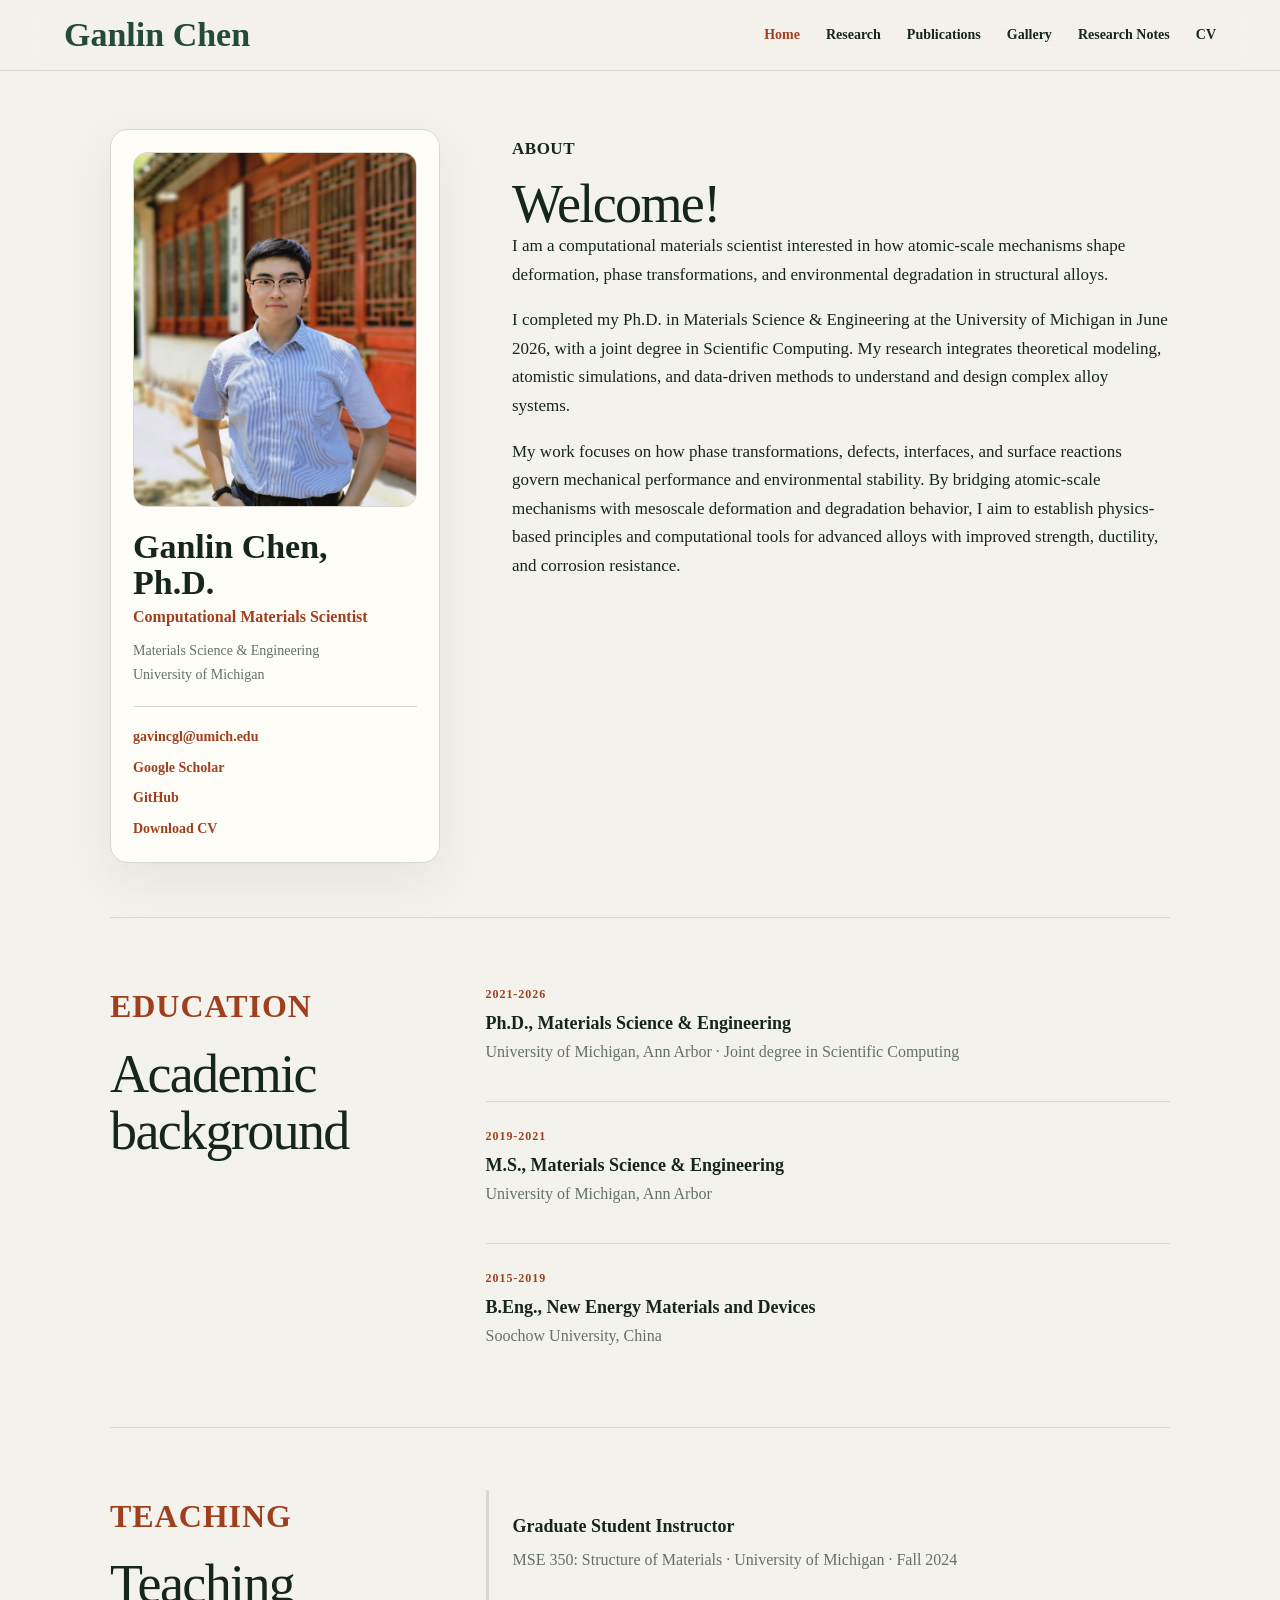
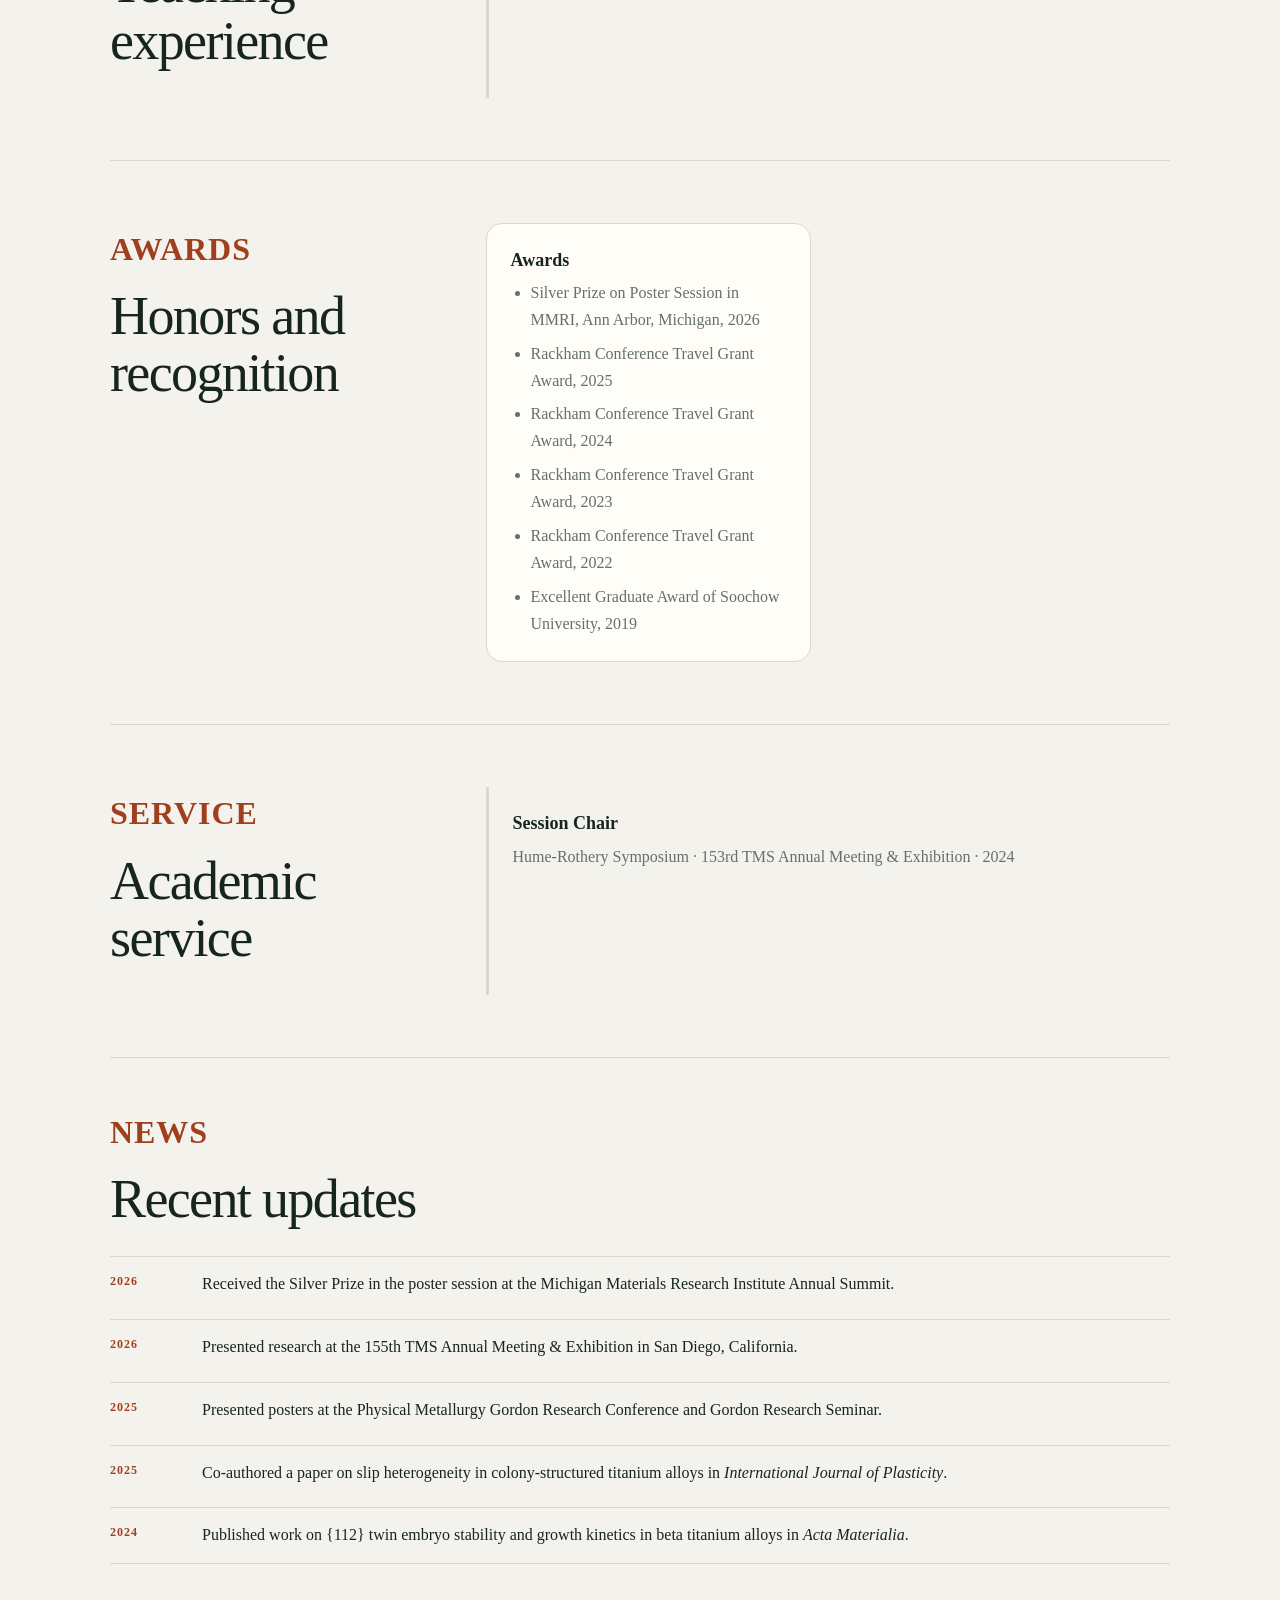
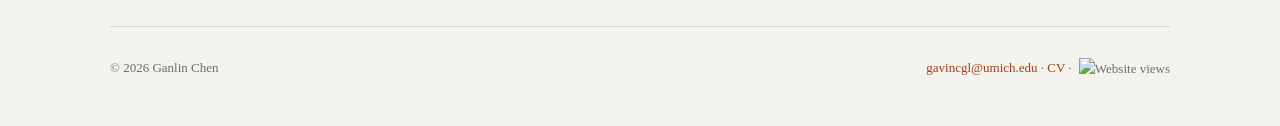
==== commit 64116ce2: "Add view counter image to footer" ====
--- a/index.html
+++ b/index.html
@@ -199,6 +199,12 @@
         <a href="mailto:gavincgl@umich.edu">gavincgl@umich.edu</a>
         <span aria-hidden="true"> · </span>
         <a href="CV_Ganlin_2026.pdf">CV</a>
+        <span aria-hidden="true"> · </span>
+        <img
+          class="view-counter"
+          src="https://komarev.com/ghpvc/?username=GAVIN-GANLIN&label=Website%20views&color=244a3b&style=flat"
+          alt="Website views"
+        />
       </p>
     </footer>
 
--- a/styles.css
+++ b/styles.css
@@ -8,8 +8,8 @@
   --green: #244a3b;
   --line: #d9d7ce;
   --soft-green: #e4ebe4;
-  --serif: "Newsreader", Georgia, serif;
-  --sans: "DM Sans", system-ui, -apple-system, BlinkMacSystemFont, "Segoe UI", sans-serif;
+  --serif: "Times New Roman", Times, serif;
+  --sans: "Times New Roman", Times, serif;
 }
 
 * {
@@ -207,9 +207,10 @@
 .eyebrow {
   margin: 0 0 12px;
   color: var(--accent-dark);
-  font-size: 12px;
+  font-family: "Times New Roman", Times, serif;
+  font-size: 32px;
   font-weight: 800;
-  letter-spacing: 0.14em;
+  letter-spacing: 0.03em;
   text-transform: uppercase;
 }
 
@@ -360,6 +361,25 @@
   font-size: 14px;
 }
 
+.presentation-list {
+  padding-left: 0;
+  list-style: none;
+}
+
+.presentation-list li {
+  display: grid;
+  grid-template-columns: 100px minmax(0, 1fr);
+  gap: 28px;
+}
+
+.pub-year {
+  color: var(--accent-dark);
+  font-size: 12px;
+  font-weight: 800;
+  letter-spacing: 0.08em;
+  text-transform: uppercase;
+}
+
 .two-column-section {
   display: grid;
   grid-template-columns: minmax(230px, 0.62fr) minmax(0, 1.38fr);
@@ -543,3 +563,8 @@
   object-fit: contain;
   border-radius: 0;
 }
+.view-counter {
+  display: inline-block;
+  vertical-align: middle;
+  margin-left: 4px;
+}
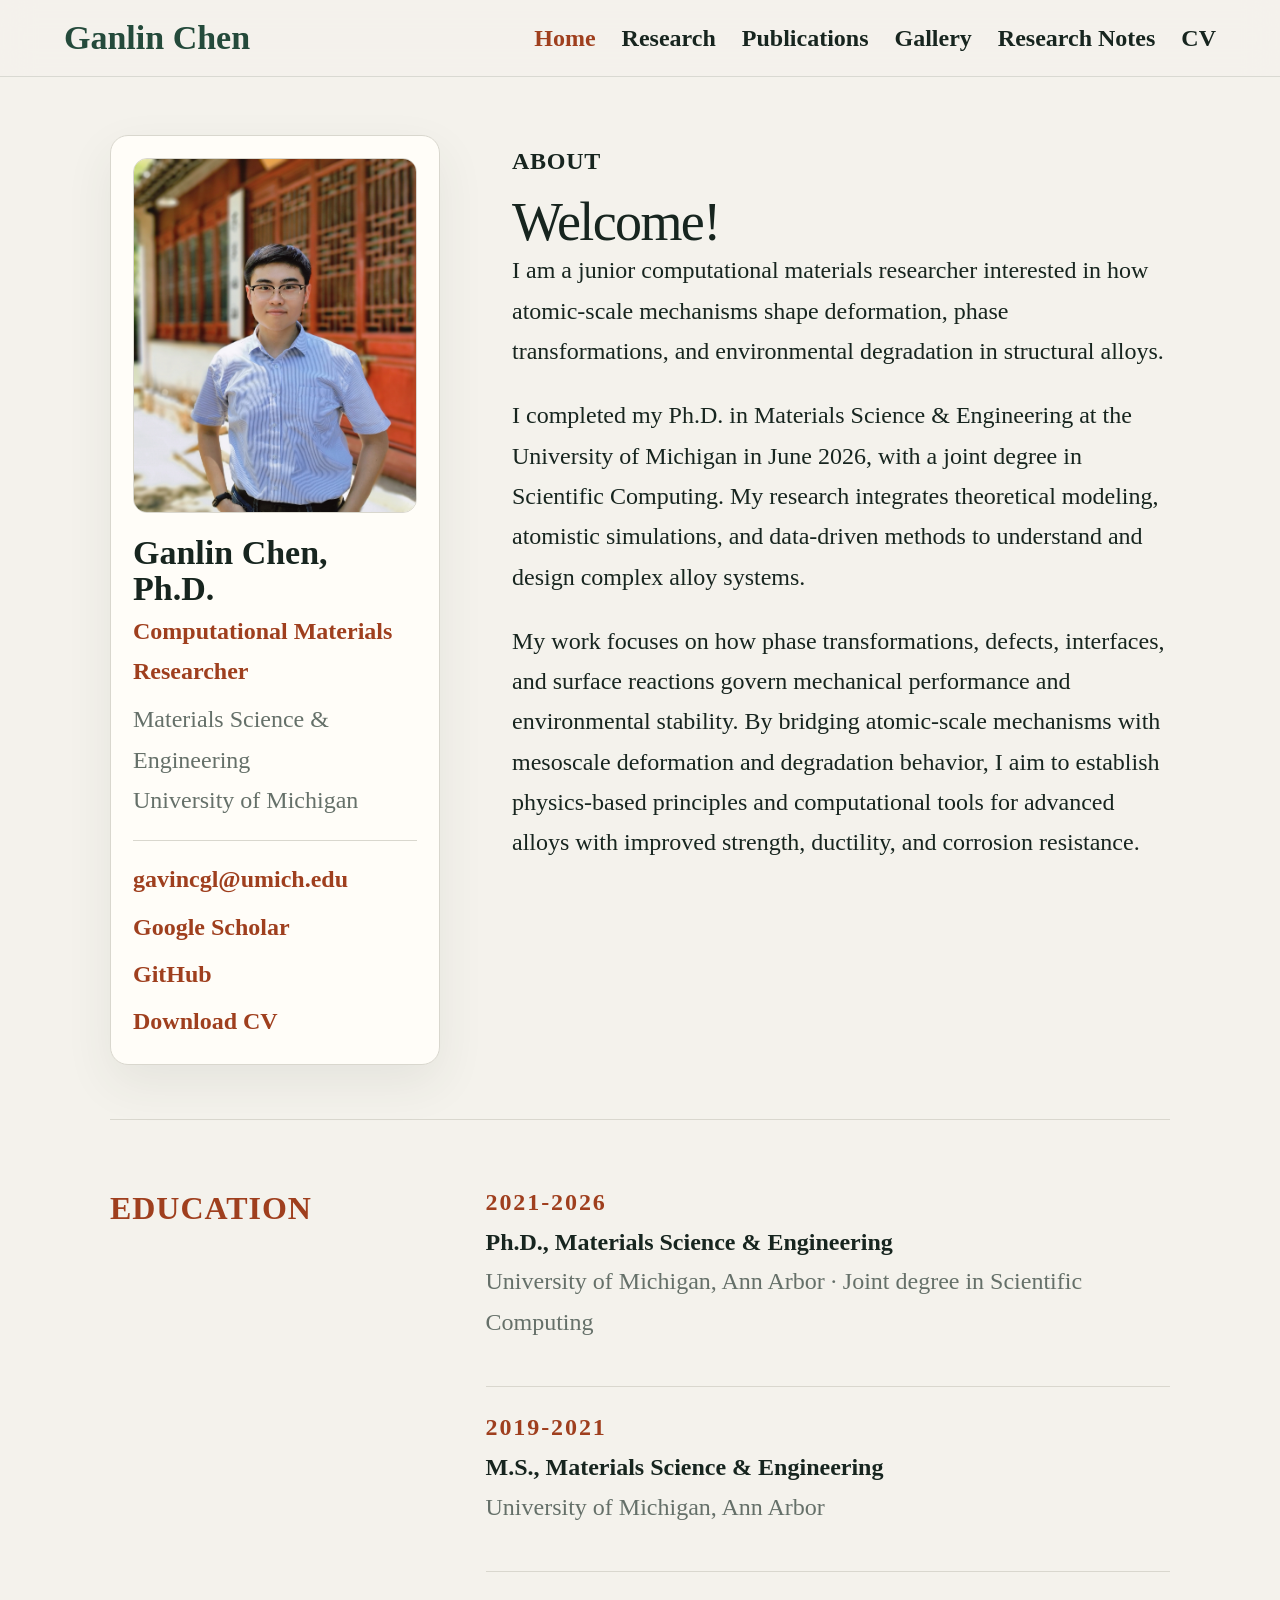
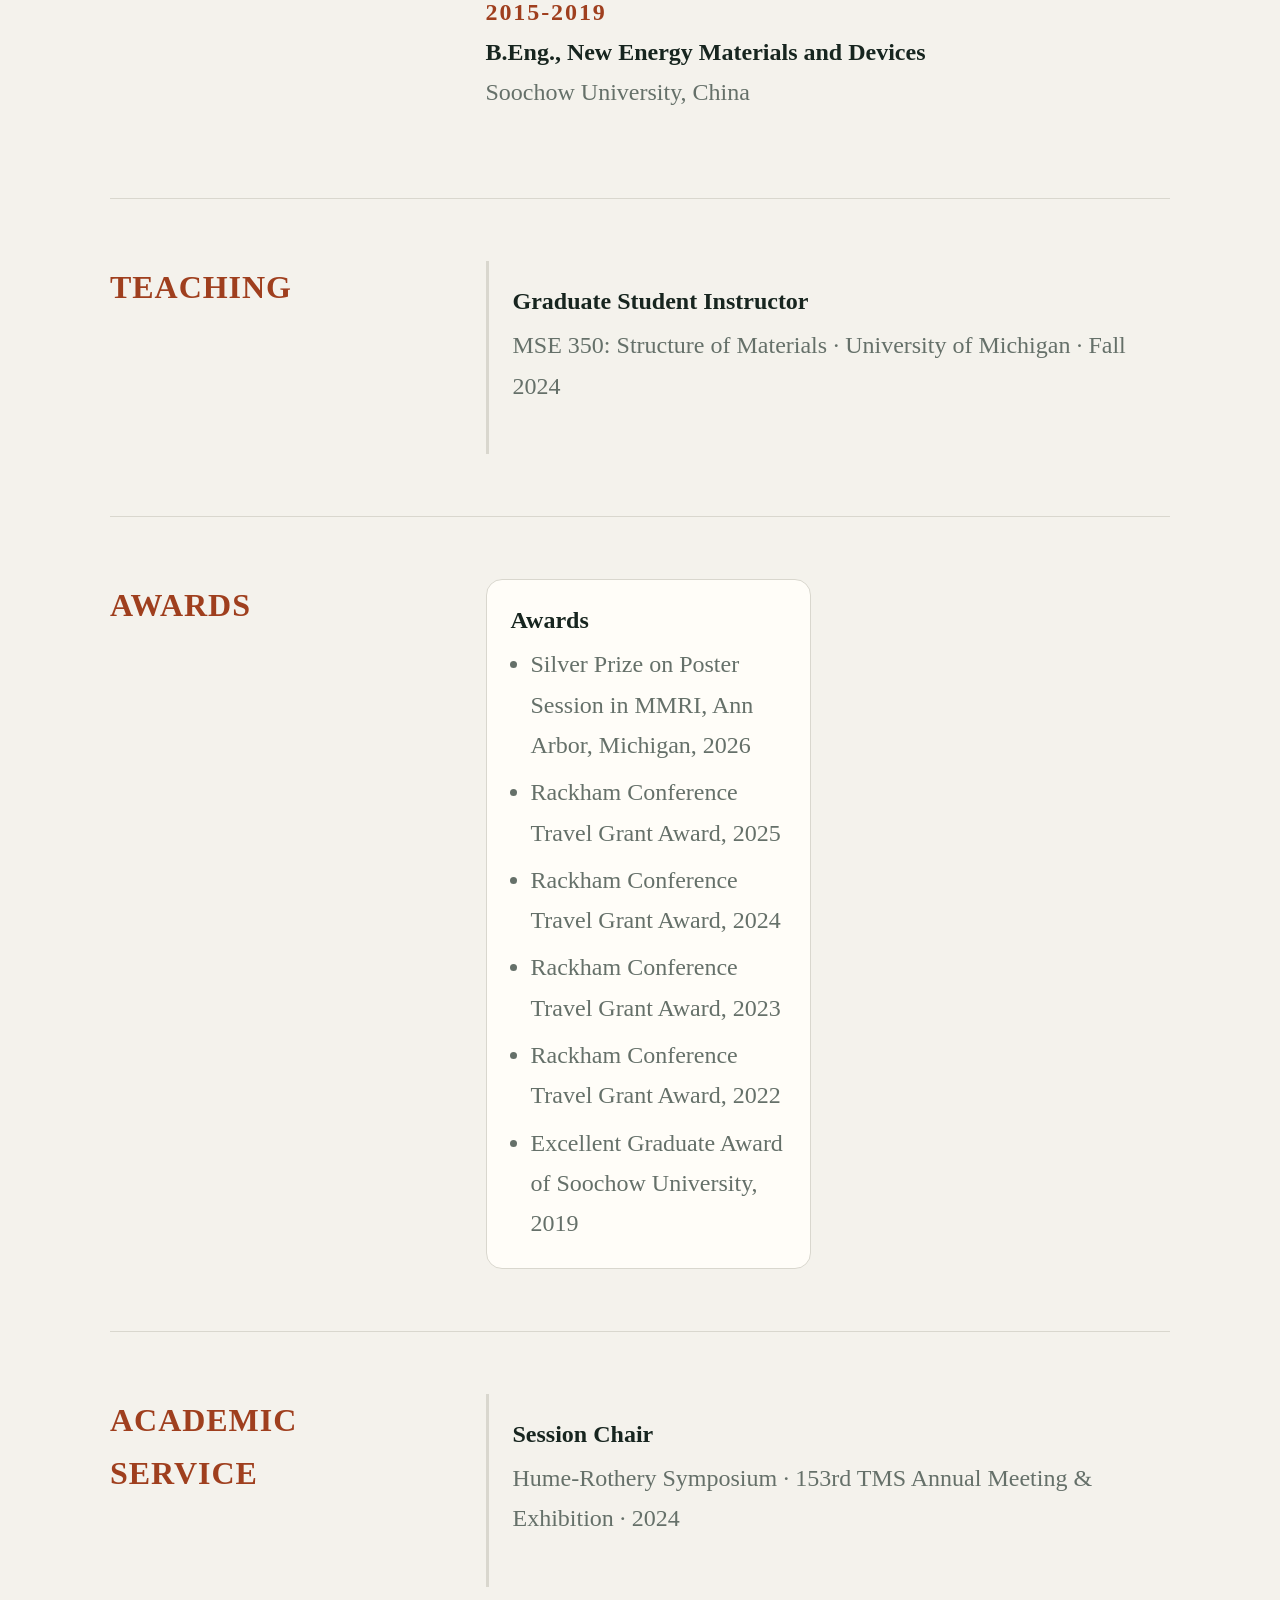
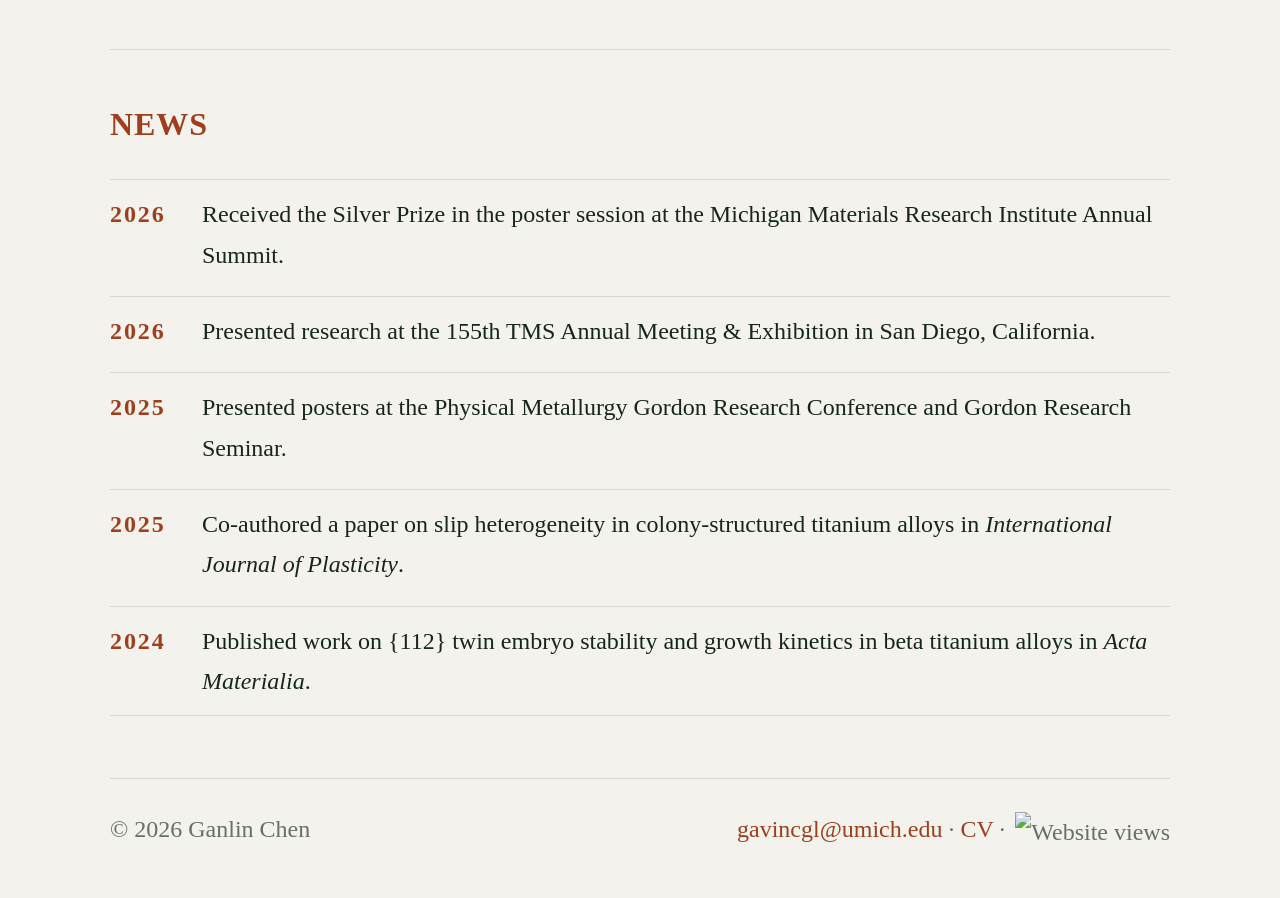
==== commit 35406282: "Update profile title and descriptions in index.html" ====
--- a/index.html
+++ b/index.html
@@ -38,7 +38,7 @@
             alt="Ganlin Chen"
           />
           <h1>Ganlin Chen, Ph.D.</h1>
-          <p class="profile-subtitle">Computational Materials Scientist</p>
+          <p class="profile-subtitle">Computational Materials Researcher</p>
           <p class="profile-affiliation">
             Materials Science &amp; Engineering<br />
             University of Michigan
@@ -56,7 +56,7 @@
           <p class="eyebrow">About</p>
           <h2>Welcome!</h2>
           <p>
-            I am a computational materials scientist interested in how
+            I am a junior computational materials researcher interested in how
             atomic-scale mechanisms shape deformation, phase transformations,
             and environmental degradation in structural alloys.
           </p>
@@ -81,7 +81,7 @@
       <section id="education" class="section two-column-section">
         <div class="section-heading">
           <p class="eyebrow">Education</p>
-          <h2>Academic background</h2>
+          
         </div>
         <div class="education-list">
           <article>
@@ -105,7 +105,7 @@
       <section id="teaching" class="section two-column-section">
         <div class="section-heading">
           <p class="eyebrow">Teaching</p>
-          <h2>Teaching experience</h2>
+          
         </div>
         <div class="content-list">
           <article>
@@ -118,7 +118,7 @@
       <section id="awards" class="section two-column-section">
         <div class="section-heading">
           <p class="eyebrow">Awards</p>
-          <h2>Honors and recognition</h2>
+          
         </div>
         <div class="columns">
           <article>
@@ -137,8 +137,8 @@
 
       <section id="service" class="section two-column-section">
         <div class="section-heading">
-          <p class="eyebrow">Service</p>
-          <h2>Academic service</h2>
+          <p class="eyebrow">Academic Service</p>
+         
         </div>
         <div class="content-list">
           <article>
@@ -151,7 +151,7 @@
       <section id="news" class="section news">
         <div class="section-heading">
           <p class="eyebrow">News</p>
-          <h2>Recent updates</h2>
+          
         </div>
         <ul class="news-list">
           <li>
--- a/styles.css
+++ b/styles.css
@@ -25,7 +25,7 @@
   color: var(--ink);
   background: var(--paper);
   font-family: var(--sans);
-  font-size: 16px;
+  font-size: 24px;
   line-height: 1.68;
 }
 
@@ -69,7 +69,7 @@
   flex-wrap: wrap;
   justify-content: flex-end;
   gap: 16px 26px;
-  font-size: 14px;
+  font-size: 24px;
   font-weight: 700;
 }
 
@@ -147,7 +147,7 @@
   max-width: 700px;
   margin: 22px 0 0;
   color: var(--muted);
-  font-size: 18px;
+  font-size: 24px;
 }
 
 .blank-page {
@@ -165,7 +165,7 @@
 
 h3 {
   margin: 0 0 8px;
-  font-size: 18px;
+  font-size: 24px;
   line-height: 1.35;
 }
 
@@ -182,7 +182,7 @@
 .profile-affiliation {
   margin-bottom: 20px;
   color: var(--muted);
-  font-size: 14px;
+  font-size: 24px;
 }
 
 .profile-links {
@@ -190,7 +190,7 @@
   gap: 7px;
   padding-top: 18px;
   border-top: 1px solid var(--line);
-  font-size: 14px;
+  font-size: 24px;
   font-weight: 700;
 }
 
@@ -201,7 +201,7 @@
 .about-copy > p {
   max-width: 700px;
   color: var(--ink);
-  font-size: 17px;
+  font-size: 24px;
 }
 
 .eyebrow {
@@ -274,7 +274,7 @@
 
 .section-link {
   flex: none;
-  font-size: 14px;
+  font-size: 24px;
   font-weight: 800;
 }
 
@@ -306,7 +306,7 @@
 .news-list span,
 .education-list span {
   color: var(--accent-dark);
-  font-size: 12px;
+  font-size: 24px;
   font-weight: 800;
   letter-spacing: 0.08em;
   text-transform: uppercase;
@@ -352,13 +352,13 @@
 
 .pub-title {
   color: var(--ink) !important;
-  font-size: 18px;
+  font-size: 24px;
   font-weight: 700;
   line-height: 1.38;
 }
 
 .venue {
-  font-size: 14px;
+  font-size: 24px;
 }
 
 .presentation-list {
@@ -374,7 +374,7 @@
 
 .pub-year {
   color: var(--accent-dark);
-  font-size: 12px;
+  font-size: 24px;
   font-weight: 800;
   letter-spacing: 0.08em;
   text-transform: uppercase;
@@ -430,7 +430,7 @@
   gap: 18px;
   padding: 30px 0 46px;
   color: var(--muted);
-  font-size: 13px;
+  font-size: 24px;
 }
 
 footer p {
@@ -464,7 +464,7 @@
 
 @media (max-width: 560px) {
   body {
-    font-size: 15px;
+    font-size: 24px;
   }
 
   .page-shell,
@@ -478,7 +478,7 @@
 
   nav {
     gap: 10px 16px;
-    font-size: 13px;
+    font-size: 24px;
   }
 
   .intro-grid {
@@ -541,7 +541,7 @@
 
 .philosophy-label {
   font-family: "Times New Roman", Times, serif;
-  font-size: 22px;
+  font-size: 24px;
   letter-spacing: 0.08em;
 }
 
